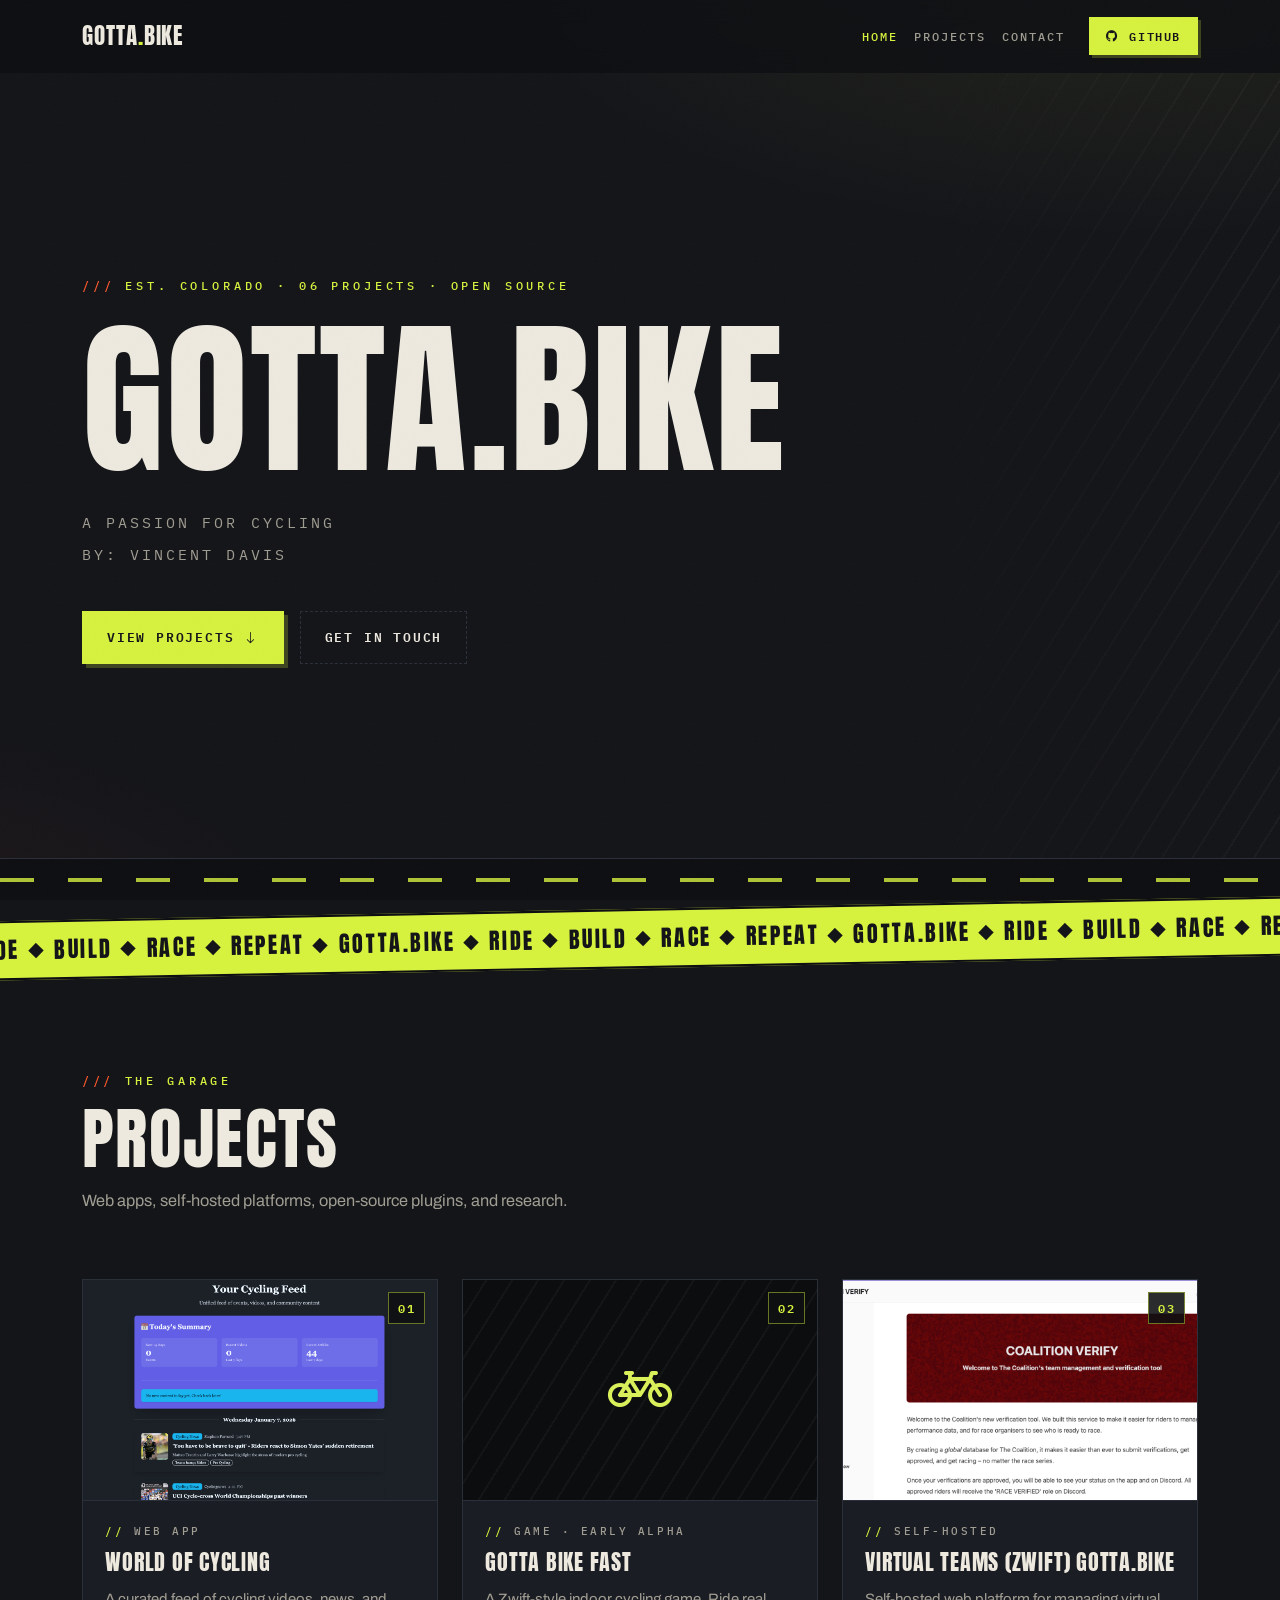
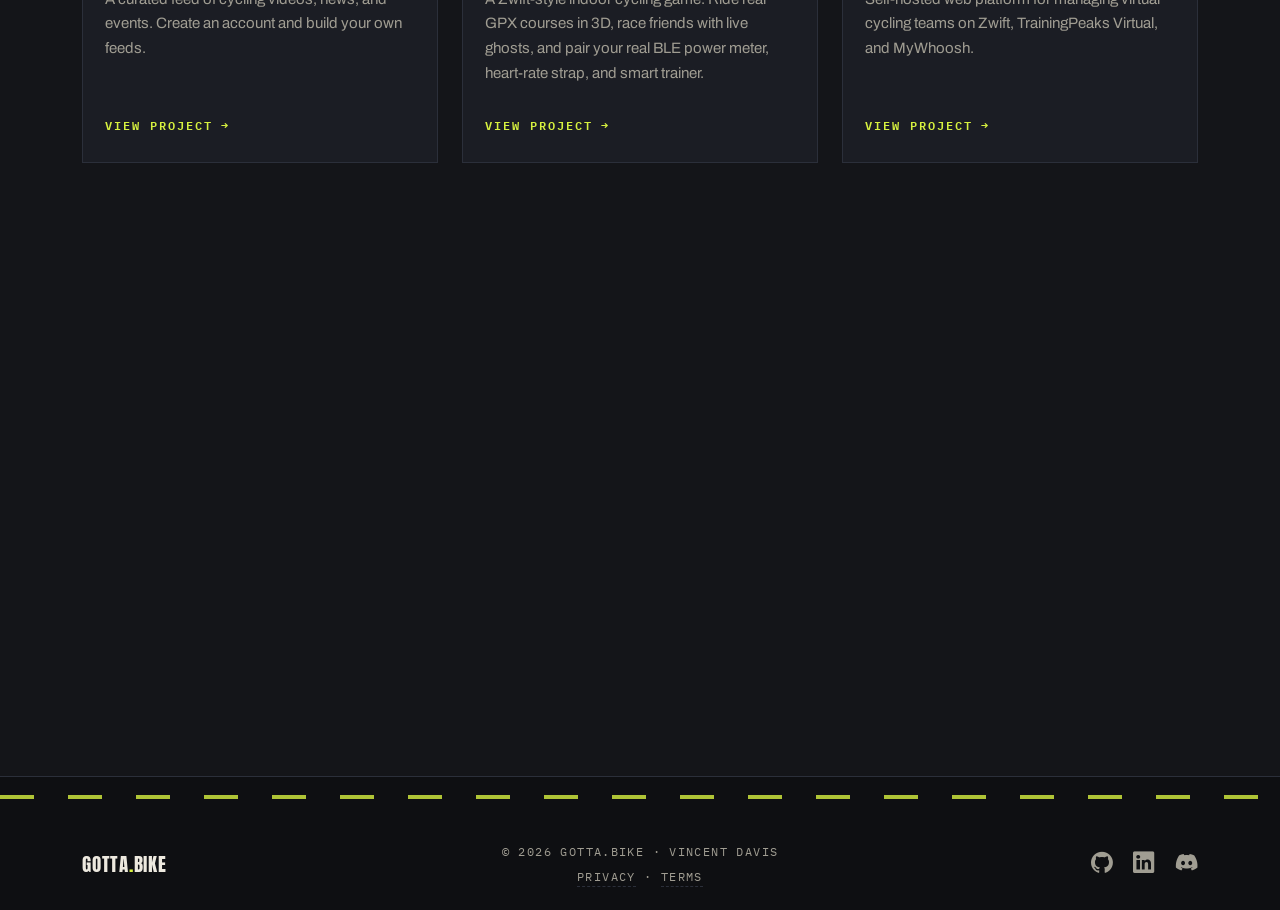
==== index.html @ 70b90327 "Cache-bust CSS/JS with content-hash query strings Cloudflare serves static assets with a 4-hour brow" ====
<!DOCTYPE html>
<html lang="en" data-bs-theme="dark">
<head>
    <meta charset="UTF-8">
    <meta name="viewport" content="width=device-width, initial-scale=1.0">
    <title>GOTTA.BIKE — Cycling software, tools &amp; research</title>
    <meta name="description" content="Cycling software, tools and research by Vincent Davis — team management platforms, an indoor cycling game, Zwift tools, Sauce4Zwift mods, GPX-to-STL 3D printing, and more.">
    <meta property="og:title" content="GOTTA.BIKE — Cycling software, tools &amp; research">
    <meta property="og:description" content="Cycling software, tools and research by Vincent Davis.">
    <meta property="og:type" content="website">
    <meta property="og:url" content="https://gotta.bike/">
    <link rel="icon" href="data:image/svg+xml,%3Csvg xmlns='http://www.w3.org/2000/svg' viewBox='0 0 100 100'%3E%3Ctext y='.9em' font-size='90'%3E%F0%9F%9A%B4%3C/text%3E%3C/svg%3E">
    <!-- Fonts -->
    <link rel="preconnect" href="https://fonts.googleapis.com">
    <link rel="preconnect" href="https://fonts.gstatic.com" crossorigin>
    <link href="https://fonts.googleapis.com/css2?family=Anton&family=Archivo:wght@400;500;600;700&family=IBM+Plex+Mono:wght@400;500;600&display=swap" rel="stylesheet">
    <!-- Bootstrap CSS -->
    <link href="https://cdn.jsdelivr.net/npm/bootstrap@5.3.2/dist/css/bootstrap.min.css" rel="stylesheet">
    <!-- Bootstrap Icons -->
    <link href="https://cdn.jsdelivr.net/npm/bootstrap-icons@1.11.1/font/bootstrap-icons.css" rel="stylesheet">
    <!-- Custom CSS -->
    <link href="css/styles.css?v=94a1a5b3" rel="stylesheet">
</head>
<body data-bs-spy="scroll" data-bs-target="#navbar" data-bs-offset="100">

    <!-- Navigation -->
    <nav id="navbar" class="navbar navbar-expand-lg fixed-top site-nav">
        <div class="container">
            <a class="navbar-brand site-brand" href="#hero">GOTTA<span class="brand-dot">.</span>BIKE</a>
            <button class="navbar-toggler" type="button" data-bs-toggle="collapse" data-bs-target="#navbarNav" aria-label="Toggle navigation">
                <span class="navbar-toggler-icon"></span>
            </button>
            <div class="collapse navbar-collapse" id="navbarNav">
                <ul class="navbar-nav ms-auto align-items-lg-center">
                    <li class="nav-item">
                        <a class="nav-link" href="#hero">Home</a>
                    </li>
                    <li class="nav-item">
                        <a class="nav-link" href="#projects">Projects</a>
                    </li>
                    <li class="nav-item">
                        <a class="nav-link" href="contact.html">Contact</a>
                    </li>
                    <li class="nav-item ms-lg-3 mt-2 mt-lg-0">
                        <a class="btn-race btn-race--sm" href="https://github.com/vincentdavis" target="_blank" rel="noopener"><i class="bi bi-github"></i>GitHub</a>
                    </li>
                </ul>
            </div>
        </div>
    </nav>

    <!-- Hero Section -->
    <header id="hero" class="hero-section">
        <div class="hero-stripes" aria-hidden="true"></div>
        <div class="container hero-inner">
            <p class="hero-kicker reveal-load">Est. Colorado &middot; 06 projects &middot; open source</p>
            <h1 class="hero-title reveal-load">GOTTA.BIKE</h1>
            <div class="hero-lead reveal-load"><p>A PASSION FOR CYCLING<br>
by: Vincent Davis</p></div>
            <div class="hero-cta reveal-load">
                <a href="#projects" class="btn-race">View projects<i class="bi bi-arrow-down"></i></a>
                <a href="contact.html" class="btn-ghost">Get in touch</a>
            </div>
        </div>
        <div class="road-line road-line--hero" aria-hidden="true"></div>
    </header>

    <!-- Marquee -->
    <div class="marquee" aria-hidden="true">
        <div class="marquee__track">
            <span class="marquee__chunk">Ride &#9670; Build &#9670; Race &#9670; Repeat &#9670; GOTTA.BIKE &#9670; Ride &#9670; Build &#9670; Race &#9670; Repeat &#9670; GOTTA.BIKE &#9670;&nbsp;</span><span class="marquee__chunk">Ride &#9670; Build &#9670; Race &#9670; Repeat &#9670; GOTTA.BIKE &#9670; Ride &#9670; Build &#9670; Race &#9670; Repeat &#9670; GOTTA.BIKE &#9670;&nbsp;</span>
        </div>
    </div>

    <!-- Projects Section -->
    <section id="projects" class="section-projects">
        <div class="container">
            <div class="section-head reveal">
                <p class="section-kicker">The garage</p>
                <h2 class="section-title">Projects</h2>
                <p class="section-sub">Web apps, self-hosted platforms, open-source plugins, and research.</p>
            </div>
            <div class="row g-4">
                                <div class="col-md-6 col-lg-4 reveal">
                    <article class="ride-card">
                        <div class="ride-card__media">
                            <img src="images/worlds_gotta_bike.png" class="ride-card__img" alt="Screenshot of World of Cycling" loading="lazy">
                            <span class="ride-card__plate" aria-hidden="true">01</span>
                        </div>
                        <div class="ride-card__body">
                            <p class="ride-card__tag">Web app</p>
                            <h3 class="ride-card__title">World of Cycling</h3>
                            <p class="ride-card__desc">A curated feed of cycling videos, news, and events. Create an account and build your own feeds.</p>
                        </div>
                        <div class="ride-card__footer">
                            <a href="https://worlds.gotta.bike/" class="ride-link">View Project<span class="ride-link__arrow" aria-hidden="true">&rarr;</span></a>
                        </div>
                    </article>
                </div>
                <div class="col-md-6 col-lg-4 reveal">
                    <article class="ride-card">
                        <div class="ride-card__media">
                            <div class="ride-card__img ride-card__img--empty" aria-hidden="true"><i class="bi bi-bicycle"></i></div>
                            <span class="ride-card__plate" aria-hidden="true">02</span>
                        </div>
                        <div class="ride-card__body">
                            <p class="ride-card__tag">Game · Early alpha</p>
                            <h3 class="ride-card__title">Gotta Bike Fast</h3>
                            <p class="ride-card__desc">A Zwift-style indoor cycling game. Ride real GPX courses in 3D, race friends with live ghosts, and pair your real BLE power meter, heart-rate strap, and smart trainer.</p>
                        </div>
                        <div class="ride-card__footer">
                            <a href="https://github.com/vincentdavis/gotta-bike-fast" class="ride-link">View Project<span class="ride-link__arrow" aria-hidden="true">&rarr;</span></a>
                        </div>
                    </article>
                </div>
                <div class="col-md-6 col-lg-4 reveal">
                    <article class="ride-card">
                        <div class="ride-card__media">
                            <img src="images/virtual_teams.png" class="ride-card__img" alt="Screenshot of Virtual Teams (Zwift) GOTTA.BIKE" loading="lazy">
                            <span class="ride-card__plate" aria-hidden="true">03</span>
                        </div>
                        <div class="ride-card__body">
                            <p class="ride-card__tag">Self-hosted</p>
                            <h3 class="ride-card__title">Virtual Teams (Zwift) GOTTA.BIKE</h3>
                            <p class="ride-card__desc">Self-hosted web platform for managing virtual cycling teams on Zwift, TrainingPeaks Virtual, and MyWhoosh.</p>
                        </div>
                        <div class="ride-card__footer">
                            <a href="https://github.com/vincentdavis/GOTTA_BIKE_virtual_team_platform" class="ride-link">View Project<span class="ride-link__arrow" aria-hidden="true">&rarr;</span></a>
                        </div>
                    </article>
                </div>
                <div class="col-md-6 col-lg-4 reveal">
                    <article class="ride-card">
                        <div class="ride-card__media">
                            <img src="images/print_gotta_bike.png" class="ride-card__img" alt="Screenshot of 3D Printed Rides" loading="lazy">
                            <span class="ride-card__plate" aria-hidden="true">04</span>
                        </div>
                        <div class="ride-card__body">
                            <p class="ride-card__tag">Web app</p>
                            <h3 class="ride-card__title">3D Printed Rides</h3>
                            <p class="ride-card__desc">Turn a ride into a 3D print. Converts a GPX file into a printable STL model.</p>
                        </div>
                        <div class="ride-card__footer">
                            <a href="https://print.gotta.bike/" class="ride-link">View Project<span class="ride-link__arrow" aria-hidden="true">&rarr;</span></a>
                        </div>
                    </article>
                </div>
                <div class="col-md-6 col-lg-4 reveal">
                    <article class="ride-card">
                        <div class="ride-card__media">
                            <img src="images/clubladder_chrome.png" class="ride-card__img" alt="Screenshot of ClubLadder Chrome Plugin" loading="lazy">
                            <span class="ride-card__plate" aria-hidden="true">05</span>
                        </div>
                        <div class="ride-card__body">
                            <p class="ride-card__tag">Chrome extension</p>
                            <h3 class="ride-card__title">ClubLadder Chrome Plugin</h3>
                            <p class="ride-card__desc">A Chrome extension to export data from <a href="https://ladder.cycleracing.club/" target="_blank" rel="noopener">ClubLadder</a> to CSV or JSON.</p>
                        </div>
                        <div class="ride-card__footer">
                            <a href="https://github.com/vincentdavis/GOTTA_BIKE_club_laddder_ext/releases" class="ride-link">View Project<span class="ride-link__arrow" aria-hidden="true">&rarr;</span></a>
                        </div>
                    </article>
                </div>
                <div class="col-md-6 col-lg-4 reveal">
                    <article class="ride-card">
                        <div class="ride-card__media">
                            <img src="images/sauce_plugin.png" class="ride-card__img" alt="Screenshot of Sauce4Zwift Plugin" loading="lazy">
                            <span class="ride-card__plate" aria-hidden="true">06</span>
                        </div>
                        <div class="ride-card__body">
                            <p class="ride-card__tag">Sauce4Zwift mod</p>
                            <h3 class="ride-card__title">Sauce4Zwift Plugin</h3>
                            <p class="ride-card__desc">A Sauce4Zwift mod with features focused on pre-race strategy planning and live race monitoring.</p>
                        </div>
                        <div class="ride-card__footer">
                            <a href="https://github.com/vincentdavis/GOTTA_BIKE_sauce" class="ride-link">View Project<span class="ride-link__arrow" aria-hidden="true">&rarr;</span></a>
                        </div>
                    </article>
                </div>
            </div>
        </div>
    </section>

    <!-- Footer -->
    <footer class="site-footer">
        <div class="road-line" aria-hidden="true"></div>
        <div class="container">
            <div class="row align-items-center gy-3 py-4">
                <div class="col-md-4 text-center text-md-start">
                    <a class="site-brand site-brand--footer" href="#hero">GOTTA<span class="brand-dot">.</span>BIKE</a>
                </div>
                <div class="col-md-4 text-center footer-note">
                    <p class="mb-0">&copy; 2026 GOTTA.BIKE &middot; Vincent Davis</p>
                    <p class="mb-0 footer-legal"><a href="privacy.html">Privacy</a> &middot; <a href="terms.html">Terms</a></p>
                </div>
                <div class="col-md-4 text-center text-md-end footer-social">
                    <a href="https://github.com/vincentdavis" target="_blank" rel="noopener" aria-label="GitHub"><i class="bi bi-github"></i></a>
                    <a href="https://www.linkedin.com/in/vincentdavis/" target="_blank" rel="noopener" aria-label="LinkedIn"><i class="bi bi-linkedin"></i></a>
                    <a href="https://discord.com/users/588793677317537811" target="_blank" rel="noopener" aria-label="Discord"><i class="bi bi-discord"></i></a>
                </div>
            </div>
        </div>
    </footer>

    <!-- Bootstrap JS -->
    <script src="https://cdn.jsdelivr.net/npm/bootstrap@5.3.2/dist/js/bootstrap.bundle.min.js"></script>
    <!-- Custom JS -->
    <script src="js/main.js?v=4d96b0df"></script>
</body>
</html>
---- css/styles.css ----
/* ==========================================================================
   GOTTA.BIKE — night ride / race plate
   Asphalt dark, hi-viz chartreuse, poster type (Anton) + telemetry mono.
   Layered on top of Bootstrap 5.
   ========================================================================== */

:root {
    --ink: #141519;        /* asphalt base */
    --ink-deep: #0e0f12;   /* road / footer */
    --ink-2: #1b1d24;      /* raised surface */
    --line: #2b2f3a;       /* hairline borders */
    --bone: #ede9df;       /* primary text */
    --muted: #a09d92;      /* secondary text */
    --hiviz: #d7f13f;      /* chartreuse accent */
    --hiviz-soft: rgba(215, 241, 63, 0.5);
    --flare: #ff5a2d;      /* safety orange, sparingly */
    --font-display: "Anton", "Arial Narrow", sans-serif;
    --font-body: "Archivo", "Helvetica Neue", Helvetica, sans-serif;
    --font-mono: "IBM Plex Mono", ui-monospace, "SFMono-Regular", monospace;
}

html {
    scroll-behavior: smooth;
    overflow-x: clip;
}

body {
    background-color: var(--ink);
    color: var(--bone);
    font-family: var(--font-body);
    font-size: 1rem;
    line-height: 1.65;
    overflow-x: clip;
}

/* Film grain over everything, very faint */
body::after {
    content: "";
    position: fixed;
    inset: 0;
    z-index: 2000;
    pointer-events: none;
    opacity: 0.05;
    background-image: url("data:image/svg+xml,%3Csvg xmlns='http://www.w3.org/2000/svg' width='160' height='160'%3E%3Cfilter id='n'%3E%3CfeTurbulence type='fractalNoise' baseFrequency='0.9' numOctaves='2'/%3E%3C/filter%3E%3Crect width='100%25' height='100%25' filter='url(%23n)' opacity='0.4'/%3E%3C/svg%3E");
}

::selection {
    background: var(--hiviz);
    color: var(--ink);
}

a:focus-visible,
button:focus-visible {
    outline: 2px dashed var(--hiviz);
    outline-offset: 3px;
}

section {
    scroll-margin-top: 70px;
}

/* --------------------------------------------------------------------------
   Navigation
   -------------------------------------------------------------------------- */

.site-nav {
    background: rgba(14, 15, 18, 0.78);
    backdrop-filter: blur(12px);
    -webkit-backdrop-filter: blur(12px);
    border-bottom: 1px solid transparent;
    padding-top: 0.75rem;
    padding-bottom: 0.75rem;
    transition: background-color 0.3s ease, border-color 0.3s ease;
}

.site-nav.is-scrolled {
    background: rgba(14, 15, 18, 0.94);
    border-bottom-color: var(--line);
}

.site-brand {
    font-family: var(--font-display);
    font-size: 1.45rem;
    letter-spacing: 0.04em;
    color: var(--bone);
}

.site-brand:hover,
.site-brand:focus {
    color: var(--bone);
}

.brand-dot {
    color: var(--hiviz);
}

.site-nav .nav-link {
    font-family: var(--font-mono);
    font-size: 0.78rem;
    font-weight: 500;
    text-transform: uppercase;
    letter-spacing: 0.16em;
    color: var(--muted);
    padding: 0.5rem 0.9rem;
    transition: color 0.25s ease;
}

.site-nav .nav-link:hover,
.site-nav .nav-link:focus {
    color: var(--bone);
}

.site-nav .nav-link.active {
    color: var(--hiviz);
}

.site-nav .navbar-toggler {
    border-color: var(--line);
}

/* --------------------------------------------------------------------------
   Buttons
   -------------------------------------------------------------------------- */

.btn-race,
.btn-ghost {
    display: inline-flex;
    align-items: center;
    gap: 0.6rem;
    font-family: var(--font-mono);
    font-size: 0.8rem;
    font-weight: 600;
    text-transform: uppercase;
    letter-spacing: 0.14em;
    text-decoration: none;
    padding: 0.95rem 1.5rem;
    transition: transform 0.2s ease, box-shadow 0.2s ease, background-color 0.2s ease,
        color 0.2s ease, border-color 0.2s ease;
}

.btn-race {
    color: var(--ink);
    background: var(--hiviz);
    border: 1px solid var(--hiviz);
    box-shadow: 4px 4px 0 rgba(215, 241, 63, 0.22);
}

.btn-race:hover,
.btn-race:focus {
    color: var(--ink);
    background: #e5f962;
    transform: translate(-2px, -2px);
    box-shadow: 7px 7px 0 rgba(215, 241, 63, 0.28);
}

.btn-race--sm {
    padding: 0.55rem 1rem;
    font-size: 0.72rem;
    box-shadow: 3px 3px 0 rgba(215, 241, 63, 0.22);
}

.btn-ghost {
    color: var(--bone);
    background: transparent;
    border: 1px dashed var(--line);
}

.btn-ghost:hover,
.btn-ghost:focus {
    color: var(--hiviz);
    border-color: var(--hiviz-soft);
    transform: translate(-2px, -2px);
}

/* --------------------------------------------------------------------------
   Hero
   -------------------------------------------------------------------------- */

.hero-section {
    position: relative;
    min-height: 100svh;
    display: flex;
    align-items: center;
    overflow: hidden;
    padding: 120px 0 80px;
    background:
        radial-gradient(1100px 560px at 88% -12%, rgba(215, 241, 63, 0.09), transparent 62%),
        radial-gradient(820px 480px at -12% 112%, rgba(255, 90, 45, 0.07), transparent 60%),
        var(--ink);
}

/* Diagonal hazard stripes, fading toward the middle */
.hero-stripes {
    position: absolute;
    top: 0;
    right: -8%;
    width: 46%;
    height: 100%;
    background: repeating-linear-gradient(
        -58deg,
        rgba(237, 233, 223, 0.05) 0 2px,
        transparent 2px 26px
    );
    -webkit-mask-image: linear-gradient(to left, rgba(0, 0, 0, 0.9), transparent 85%);
    mask-image: linear-gradient(to left, rgba(0, 0, 0, 0.9), transparent 85%);
    pointer-events: none;
}

.hero-kicker {
    font-family: var(--font-mono);
    font-size: 0.75rem;
    font-weight: 500;
    text-transform: uppercase;
    letter-spacing: 0.32em;
    color: var(--hiviz);
    margin-bottom: 1.5rem;
}

.hero-kicker::before {
    content: "/// ";
    color: var(--flare);
}

.hero-title {
    font-family: var(--font-display);
    font-size: clamp(4rem, 14vw, 10.5rem);
    line-height: 0.95;
    text-transform: uppercase;
    letter-spacing: 0.015em;
    color: var(--bone);
    margin-bottom: 1.75rem;
    text-wrap: balance;
}

.hero-lead {
    font-family: var(--font-mono);
    font-size: 0.95rem;
    text-transform: uppercase;
    letter-spacing: 0.2em;
    line-height: 2.1;
    color: var(--muted);
    margin-bottom: 2.5rem;
}

.hero-lead p {
    margin-bottom: 0;
}

.hero-cta {
    display: flex;
    flex-wrap: wrap;
    gap: 1rem;
}

/* Staggered load-in */
.reveal-load {
    opacity: 0;
    transform: translateY(26px);
    animation: rise 0.7s cubic-bezier(0.2, 0.7, 0.2, 1) forwards;
}

.reveal-load:nth-child(2) { animation-delay: 0.12s; }
.reveal-load:nth-child(3) { animation-delay: 0.24s; }
.reveal-load:nth-child(4) { animation-delay: 0.36s; }

@keyframes rise {
    to {
        opacity: 1;
        transform: none;
    }
}

/* --------------------------------------------------------------------------
   Road line divider (dashed centerline)
   -------------------------------------------------------------------------- */

.road-line {
    position: relative;
    height: 42px;
    background: var(--ink-deep);
    border-top: 1px solid var(--line);
    border-bottom: 1px solid var(--line);
}

.road-line::before {
    content: "";
    position: absolute;
    left: 0;
    right: 0;
    top: 50%;
    height: 4px;
    transform: translateY(-50%);
    background-image: repeating-linear-gradient(
        90deg,
        var(--hiviz) 0 34px,
        transparent 34px 68px
    );
    opacity: 0.8;
    animation: road-crawl 2.6s linear infinite;
}

.road-line--hero {
    position: absolute;
    left: 0;
    right: 0;
    bottom: 0;
    border-bottom: none;
}

@keyframes road-crawl {
    to {
        background-position: -68px 0;
    }
}

/* --------------------------------------------------------------------------
   Marquee
   -------------------------------------------------------------------------- */

.marquee {
    background: var(--hiviz);
    color: var(--ink);
    overflow: hidden;
    transform: rotate(-1.1deg) scale(1.04);
    border-block: 2px solid var(--ink-deep);
    margin: 10px 0 -6px;
}

.marquee__track {
    display: flex;
    width: max-content;
    animation: marquee 26s linear infinite;
}

.marquee__chunk {
    font-family: var(--font-display);
    font-size: 1.35rem;
    text-transform: uppercase;
    letter-spacing: 0.1em;
    white-space: nowrap;
    padding: 0.55rem 0;
}

@keyframes marquee {
    to {
        transform: translateX(-50%);
    }
}

/* --------------------------------------------------------------------------
   Sections
   -------------------------------------------------------------------------- */

.section-projects {
    padding: 110px 0 130px;
}

.section-page {
    padding: 40px 0 110px;
}

.page-main {
    padding-top: 130px;
    min-height: 72vh;
    background:
        radial-gradient(900px 480px at 100% 0%, rgba(215, 241, 63, 0.06), transparent 60%),
        var(--ink);
}

.section-head {
    max-width: 640px;
    margin-bottom: 4rem;
}

.section-head.text-center,
.section-page .section-head {
    margin-inline: auto;
    text-align: center;
}

.section-kicker {
    font-family: var(--font-mono);
    font-size: 0.72rem;
    font-weight: 500;
    text-transform: uppercase;
    letter-spacing: 0.32em;
    color: var(--hiviz);
    margin-bottom: 0.9rem;
}

.section-kicker::before {
    content: "/// ";
    color: var(--flare);
}

.section-title {
    font-family: var(--font-display);
    font-size: clamp(2.6rem, 6vw, 4.2rem);
    line-height: 1;
    text-transform: uppercase;
    letter-spacing: 0.02em;
    color: var(--bone);
    margin-bottom: 1rem;
}

.section-sub {
    color: var(--muted);
    font-size: 1.02rem;
    margin-bottom: 0;
}

/* --------------------------------------------------------------------------
   Project cards
   -------------------------------------------------------------------------- */

.ride-card {
    position: relative;
    display: flex;
    flex-direction: column;
    height: 100%;
    background: var(--ink-2);
    border: 1px solid var(--line);
    transition: transform 0.35s cubic-bezier(0.2, 0.7, 0.2, 1),
        border-color 0.35s ease, box-shadow 0.35s ease;
}

.ride-card:hover {
    transform: translateY(-8px);
    border-color: var(--hiviz-soft);
    box-shadow: 0 26px 48px -18px rgba(0, 0, 0, 0.65);
}

.ride-card__media {
    position: relative;
    overflow: hidden;
    border-bottom: 1px solid var(--line);
    aspect-ratio: 16 / 10;
}

.ride-card__img {
    display: block;
    width: 100%;
    height: 100%;
    object-fit: cover;
    filter: saturate(0.82) contrast(1.02);
    transition: filter 0.4s ease, transform 0.55s cubic-bezier(0.2, 0.7, 0.2, 1);
}

.ride-card:hover .ride-card__img {
    filter: saturate(1.05);
    transform: scale(1.045);
}

.ride-card__img--empty {
    display: grid;
    place-items: center;
    background:
        repeating-linear-gradient(
            -58deg,
            rgba(237, 233, 223, 0.04) 0 2px,
            transparent 2px 22px
        ),
        var(--ink-deep);
}

.ride-card__img--empty .bi {
    font-size: 4rem;
    color: var(--hiviz);
}

.ride-card__plate {
    position: absolute;
    top: 12px;
    right: 12px;
    font-family: var(--font-mono);
    font-size: 0.78rem;
    font-weight: 600;
    letter-spacing: 0.12em;
    color: var(--hiviz);
    background: rgba(14, 15, 18, 0.88);
    border: 1px solid rgba(215, 241, 63, 0.45);
    padding: 0.3rem 0.55rem;
    transition: background-color 0.3s ease, color 0.3s ease;
}

.ride-card:hover .ride-card__plate {
    background: var(--hiviz);
    color: var(--ink);
}

.ride-card__body {
    padding: 1.4rem 1.4rem 0.75rem;
}

.ride-card__tag {
    font-family: var(--font-mono);
    font-size: 0.66rem;
    font-weight: 500;
    text-transform: uppercase;
    letter-spacing: 0.24em;
    color: var(--muted);
    margin-bottom: 0.6rem;
}

.ride-card__tag::before {
    content: "// ";
    color: var(--hiviz);
}

.ride-card__title {
    font-family: var(--font-display);
    font-size: 1.35rem;
    letter-spacing: 0.035em;
    text-transform: uppercase;
    color: var(--bone);
    margin-bottom: 0.65rem;
}

.ride-card__desc {
    font-size: 0.94rem;
    color: var(--muted);
    margin-bottom: 0;
}

.ride-card__desc a {
    color: var(--hiviz);
    text-decoration: underline dashed;
    text-underline-offset: 4px;
}

.ride-card__footer {
    padding: 0.9rem 1.4rem 1.4rem;
    margin-top: auto;
}

.ride-link {
    display: inline-flex;
    align-items: center;
    gap: 0.5rem;
    font-family: var(--font-mono);
    font-size: 0.76rem;
    font-weight: 600;
    text-transform: uppercase;
    letter-spacing: 0.16em;
    color: var(--hiviz);
    text-decoration: none;
    border-bottom: 1px dashed transparent;
    padding-bottom: 3px;
    transition: border-color 0.25s ease, color 0.25s ease;
}

a.ride-link:hover,
a.ride-link:focus,
.ride-card:hover .ride-link,
.contact-card:hover .ride-link {
    color: var(--hiviz);
    border-bottom-color: var(--hiviz-soft);
}

.ride-link__arrow {
    transition: transform 0.25s ease;
}

.ride-card:hover .ride-link__arrow,
a.ride-link:hover .ride-link__arrow,
.contact-card:hover .ride-link__arrow {
    transform: translateX(5px);
}

.ride-link--muted {
    color: var(--muted);
}

/* Scroll reveal */
.reveal {
    opacity: 0;
    transform: translateY(24px);
    transition: opacity 0.6s ease, transform 0.6s cubic-bezier(0.2, 0.7, 0.2, 1);
}

.reveal.is-visible {
    opacity: 1;
    transform: none;
}

/* Gentle stagger inside a row */
.row > .reveal:nth-child(3n + 2) { transition-delay: 0.08s; }
.row > .reveal:nth-child(3n + 3) { transition-delay: 0.16s; }

/* --------------------------------------------------------------------------
   Legal pages (privacy, terms)
   -------------------------------------------------------------------------- */

.legal-notice {
    display: inline-flex;
    align-items: center;
    gap: 0.55rem;
    font-family: var(--font-mono);
    font-size: 0.72rem;
    font-weight: 500;
    text-transform: uppercase;
    letter-spacing: 0.14em;
    color: var(--bone);
    border: 1px dashed rgba(255, 90, 45, 0.6);
    background: rgba(255, 90, 45, 0.08);
    padding: 0.55rem 0.95rem;
    margin: 1.2rem 0 0;
}

.legal-notice .bi {
    color: var(--flare);
    font-size: 0.95rem;
    line-height: 1;
}

.legal-body {
    color: var(--muted);
    font-size: 1rem;
}

.legal-body p {
    margin-bottom: 1.1rem;
}

.legal-body h2 {
    font-family: var(--font-display);
    font-size: 1.5rem;
    text-transform: uppercase;
    letter-spacing: 0.03em;
    color: var(--bone);
    margin: 2.4rem 0 1rem;
}

.legal-body h2::before {
    content: "/// ";
    color: var(--hiviz);
}

.legal-body a {
    color: var(--hiviz);
    text-decoration: underline dashed;
    text-underline-offset: 4px;
}

/* --------------------------------------------------------------------------
   Contact page
   -------------------------------------------------------------------------- */

.contact-card {
    display: flex;
    flex-direction: column;
    align-items: center;
    gap: 0.35rem;
    height: 100%;
    background: var(--ink-2);
    border: 1px solid var(--line);
    padding: 2.4rem 1.8rem 2rem;
    text-align: center;
    text-decoration: none;
    transition: transform 0.35s cubic-bezier(0.2, 0.7, 0.2, 1),
        border-color 0.35s ease, box-shadow 0.35s ease;
}

a.contact-card:hover,
a.contact-card:focus {
    transform: translateY(-6px);
    border-color: var(--hiviz-soft);
    box-shadow: 0 22px 44px -18px rgba(0, 0, 0, 0.65);
}

.contact-card__icon {
    font-size: 2.3rem;
    color: var(--hiviz);
    line-height: 1;
}

.contact-card__label {
    font-family: var(--font-mono);
    font-size: 0.66rem;
    font-weight: 500;
    text-transform: uppercase;
    letter-spacing: 0.24em;
    color: var(--muted);
    margin: 0.9rem 0 0.1rem;
}

.contact-card__title {
    font-family: var(--font-display);
    font-size: 1.6rem;
    text-transform: uppercase;
    letter-spacing: 0.03em;
    color: var(--bone);
    margin-bottom: 0.7rem;
}

/* --------------------------------------------------------------------------
   Footer
   -------------------------------------------------------------------------- */

.site-footer {
    background: var(--ink-deep);
}

.site-footer .road-line {
    border-bottom: none;
}

.site-brand--footer {
    font-size: 1.2rem;
    text-decoration: none;
}

.footer-note p {
    font-family: var(--font-mono);
    font-size: 0.72rem;
    letter-spacing: 0.12em;
    text-transform: uppercase;
    color: var(--muted);
}

.footer-legal {
    margin-top: 0.4rem;
}

.footer-legal a {
    color: var(--muted);
    text-decoration: none;
    border-bottom: 1px dashed var(--line);
    padding-bottom: 2px;
    transition: color 0.25s ease, border-color 0.25s ease;
}

.footer-legal a:hover,
.footer-legal a:focus {
    color: var(--hiviz);
    border-bottom-color: var(--hiviz-soft);
}

.footer-social a {
    color: var(--muted);
    font-size: 1.35rem;
    margin-left: 1.1rem;
    transition: color 0.25s ease;
}

.footer-social a:first-child {
    margin-left: 0;
}

.footer-social a:hover,
.footer-social a:focus {
    color: var(--hiviz);
}

/* --------------------------------------------------------------------------
   Responsive & motion preferences
   -------------------------------------------------------------------------- */

@media (max-width: 991.98px) {
    .site-nav .navbar-collapse {
        border-top: 1px dashed var(--line);
        margin-top: 0.75rem;
        padding-top: 0.75rem;
    }
}

@media (max-width: 767.98px) {
    .hero-section {
        padding-top: 105px;
    }

    .hero-lead {
        font-size: 0.82rem;
        letter-spacing: 0.16em;
    }

    .marquee__chunk {
        font-size: 1.05rem;
    }

    .about-stats {
        gap: 1.5rem;
    }
}

@media (prefers-reduced-motion: reduce) {
    html {
        scroll-behavior: auto;
    }

    .reveal-load,
    .reveal {
        opacity: 1;
        transform: none;
        animation: none;
        transition: none;
    }

    .marquee__track,
    .road-line::before {
        animation: none;
    }

    .ride-card,
    .contact-card,
    .btn-race,
    .btn-ghost,
    .ride-card__img,
    .ride-link__arrow {
        transition: none;
    }
}
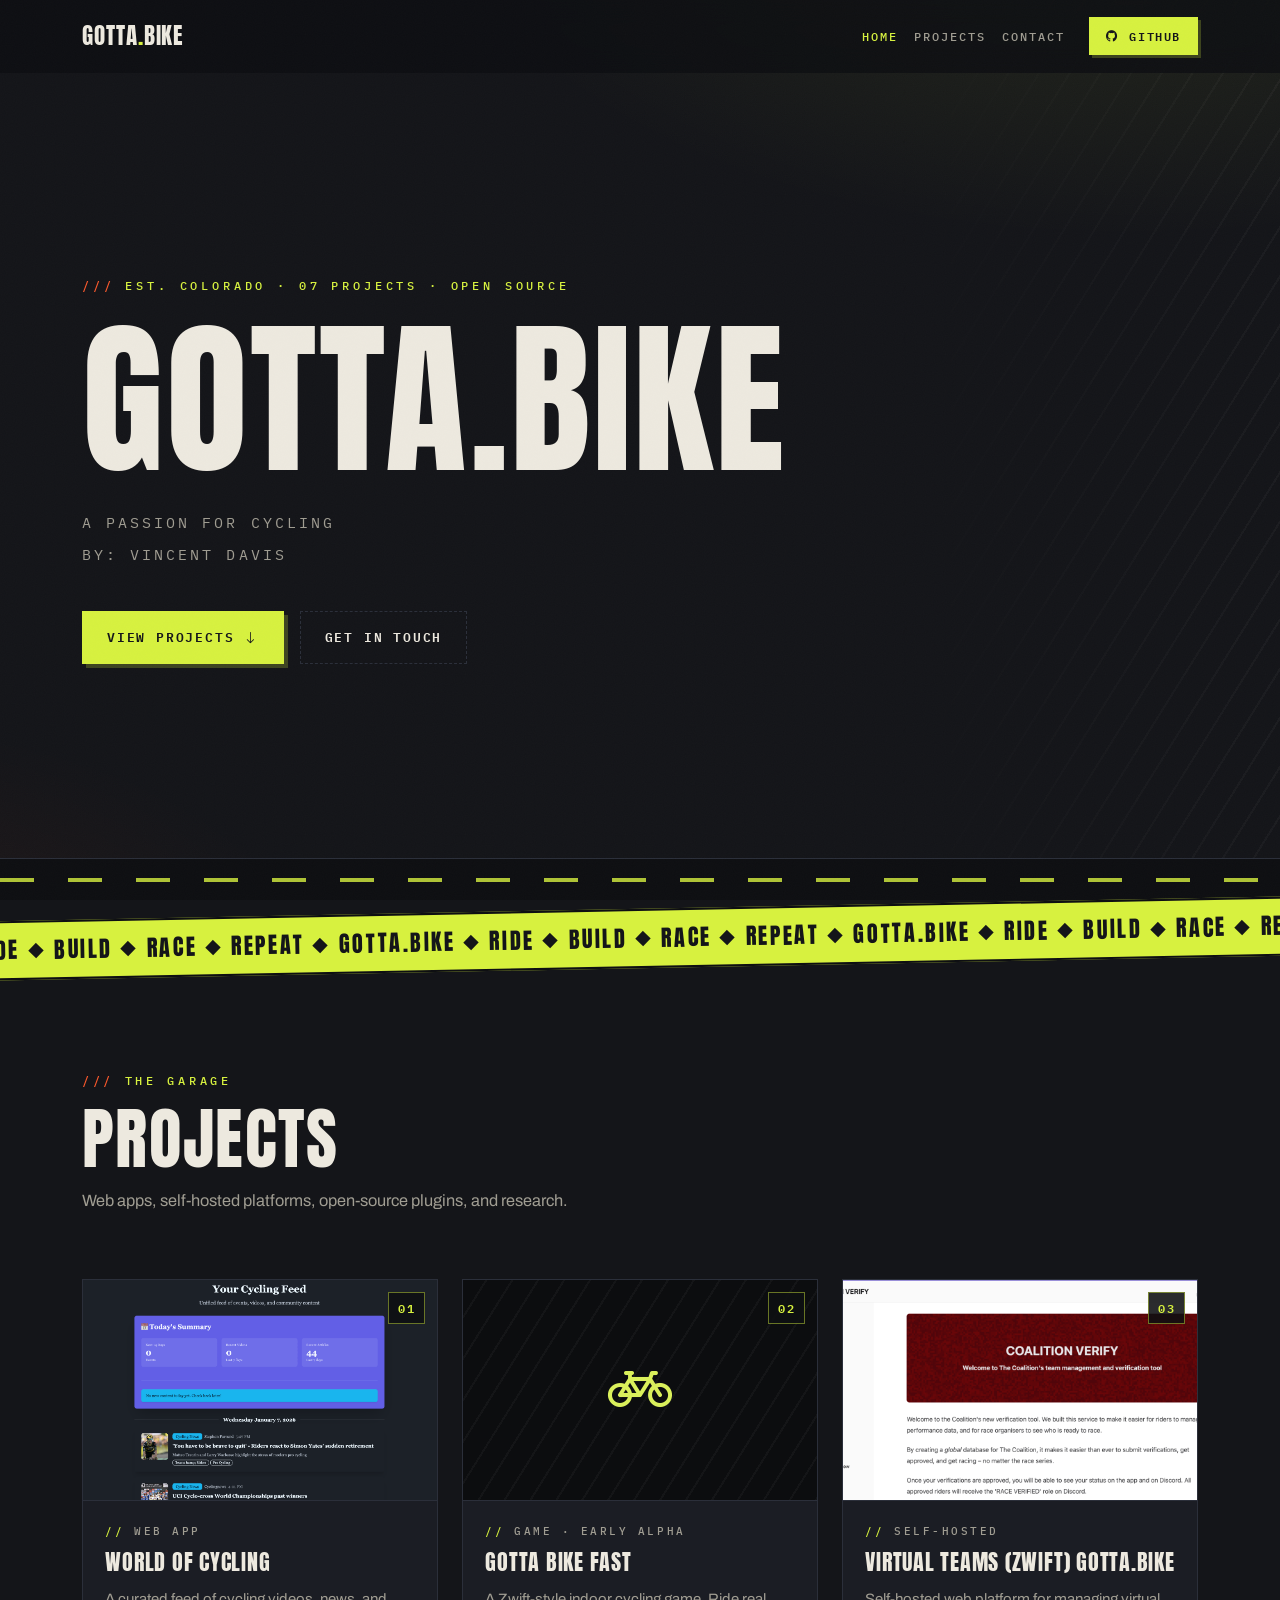
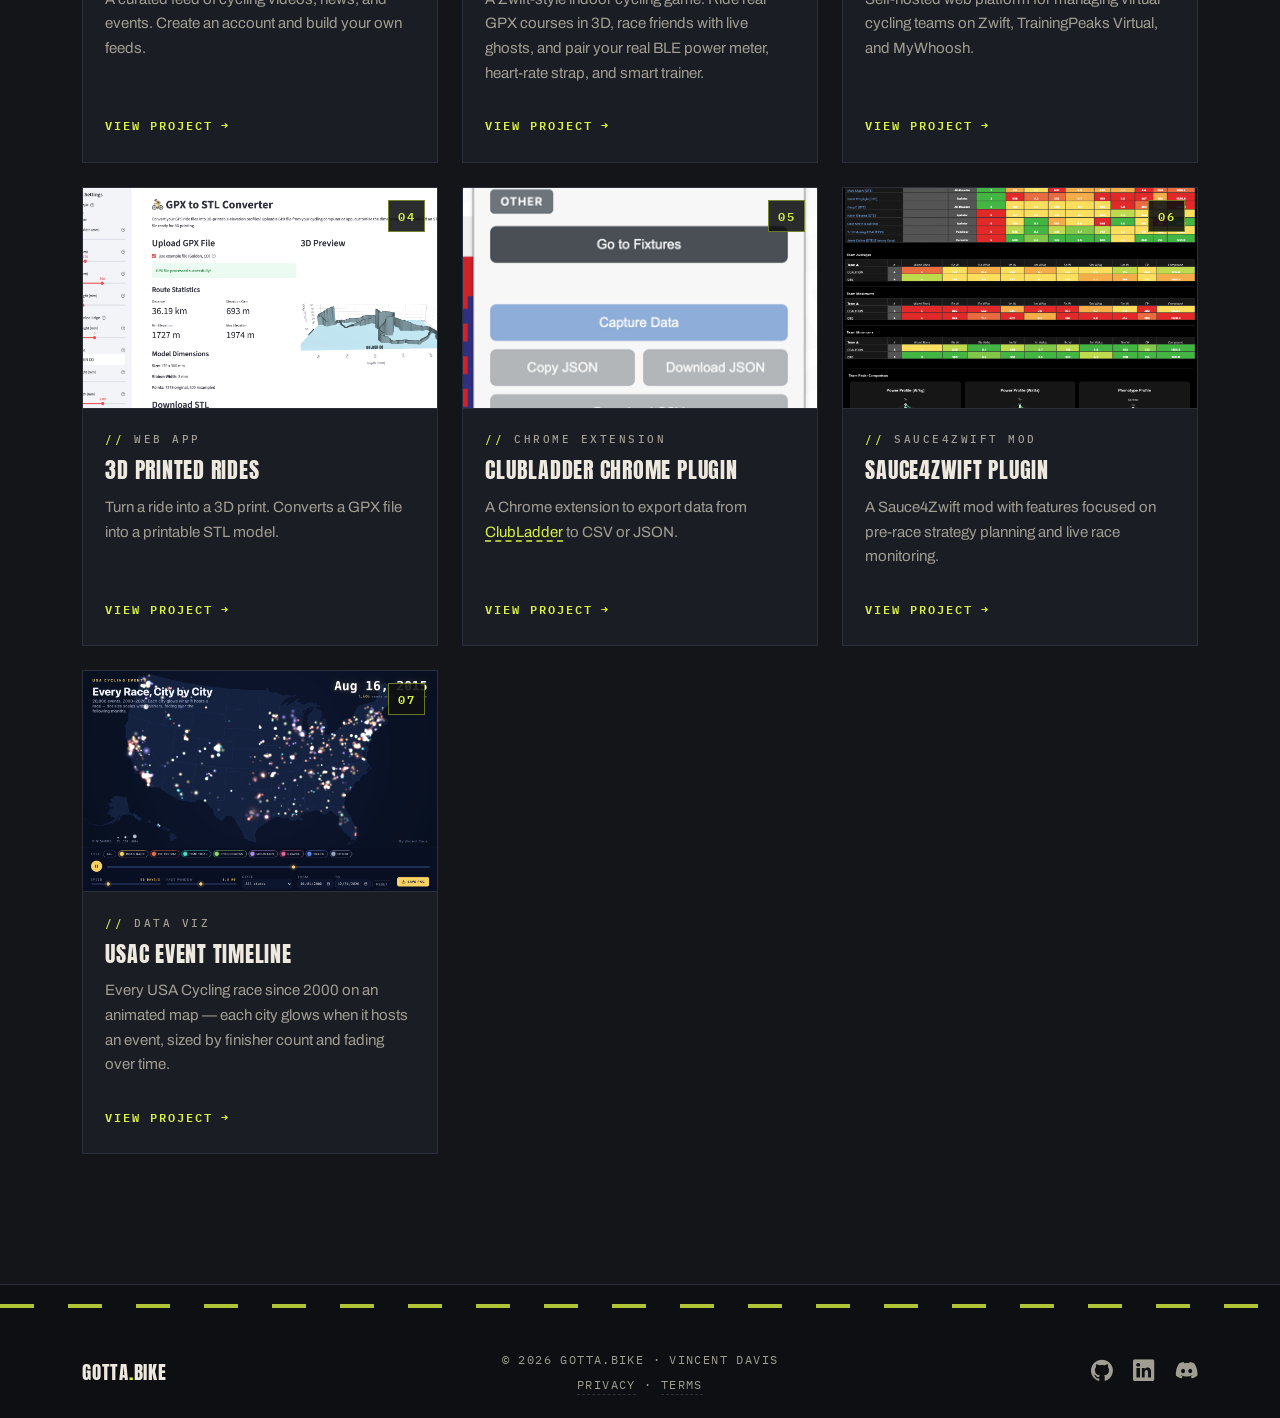
==== commit 6da4101a: "Add USAC Event Timeline project Host the animated USA Cycling events map (self-contained build from " ====
--- a/index.html
+++ b/index.html
@@ -53,7 +53,7 @@
     <header id="hero" class="hero-section">
         <div class="hero-stripes" aria-hidden="true"></div>
         <div class="container hero-inner">
-            <p class="hero-kicker reveal-load">Est. Colorado &middot; 06 projects &middot; open source</p>
+            <p class="hero-kicker reveal-load">Est. Colorado &middot; 07 projects &middot; open source</p>
             <h1 class="hero-title reveal-load">GOTTA.BIKE</h1>
             <div class="hero-lead reveal-load"><p>A PASSION FOR CYCLING<br>
 by: Vincent Davis</p></div>
@@ -177,6 +177,22 @@
                         </div>
                     </article>
                 </div>
+                <div class="col-md-6 col-lg-4 reveal">
+                    <article class="ride-card">
+                        <div class="ride-card__media">
+                            <img src="images/usac_timeline.png" class="ride-card__img" alt="Screenshot of USAC Event Timeline" loading="lazy">
+                            <span class="ride-card__plate" aria-hidden="true">07</span>
+                        </div>
+                        <div class="ride-card__body">
+                            <p class="ride-card__tag">Data viz</p>
+                            <h3 class="ride-card__title">USAC Event Timeline</h3>
+                            <p class="ride-card__desc">Every USA Cycling race since 2000 on an animated map — each city glows when it hosts an event, sized by finisher count and fading over time.</p>
+                        </div>
+                        <div class="ride-card__footer">
+                            <a href="usac-timeline/" class="ride-link">View Project<span class="ride-link__arrow" aria-hidden="true">&rarr;</span></a>
+                        </div>
+                    </article>
+                </div>
             </div>
         </div>
     </section>
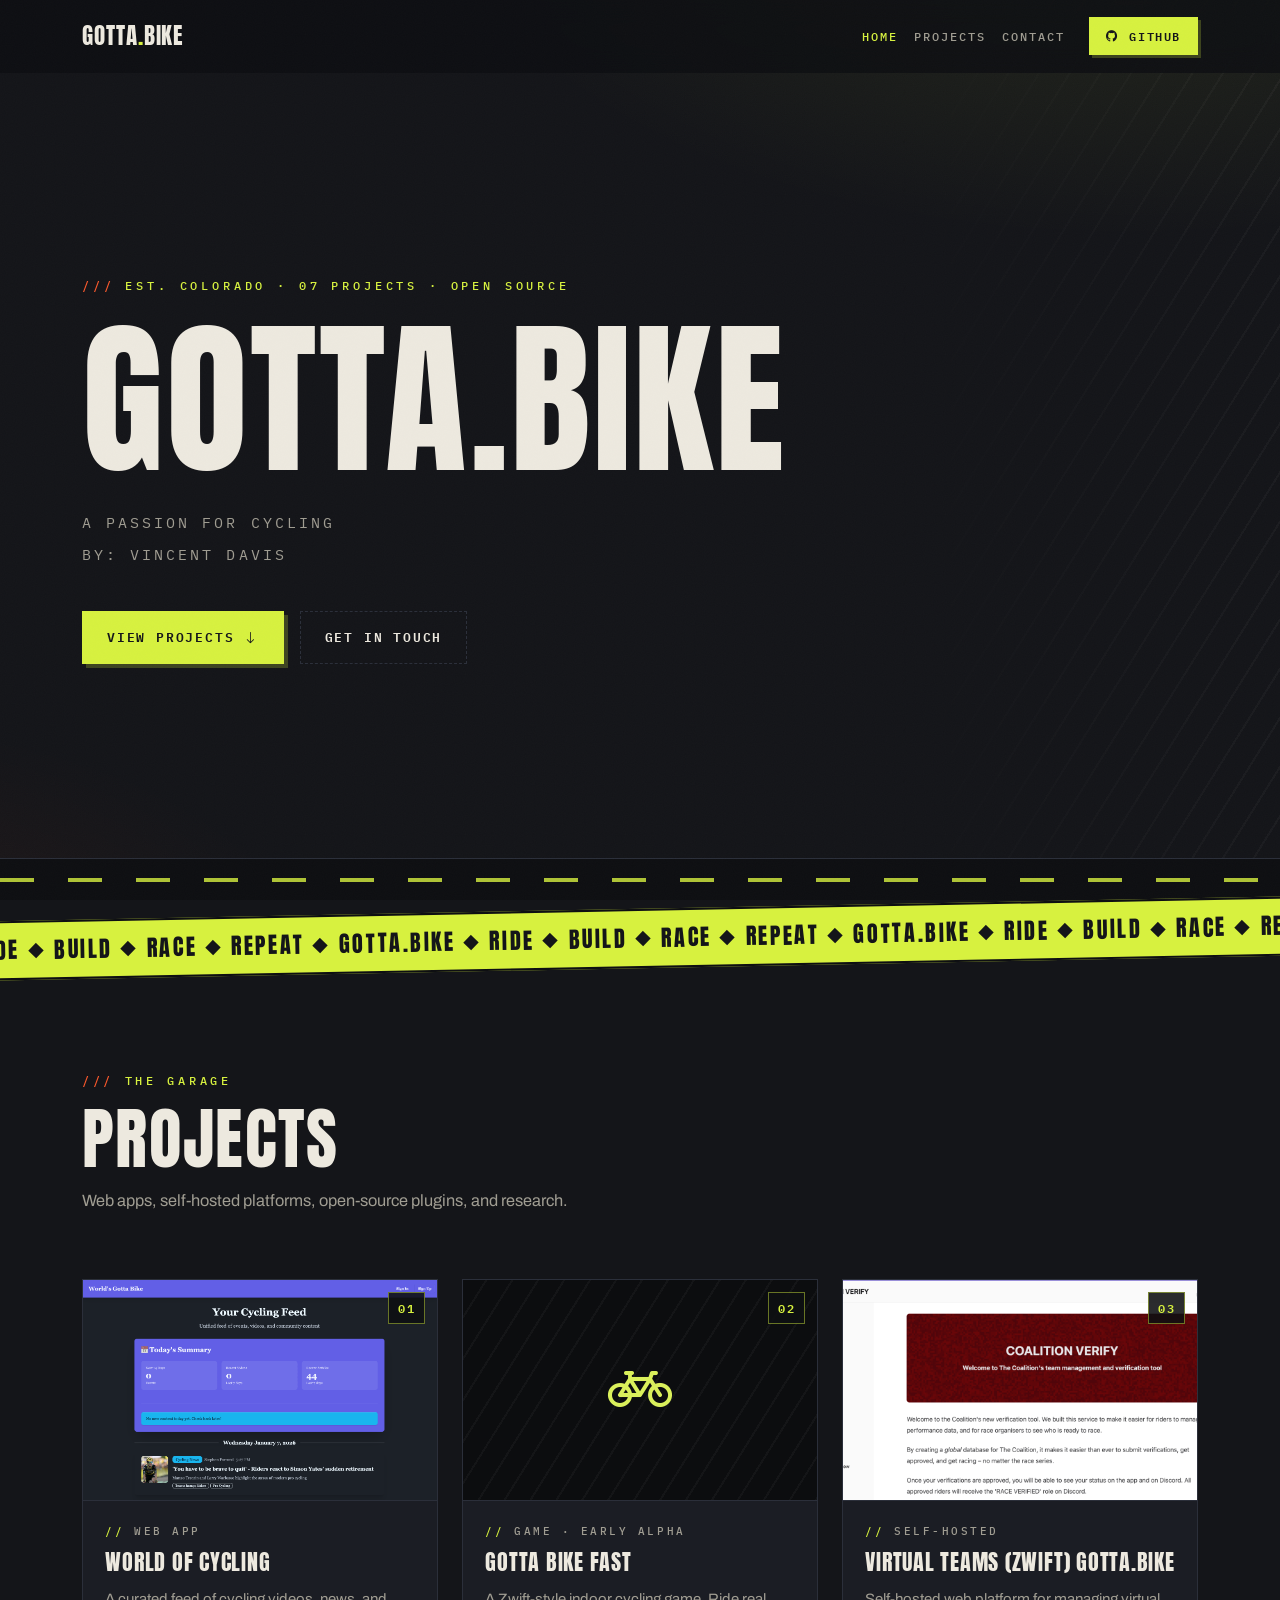
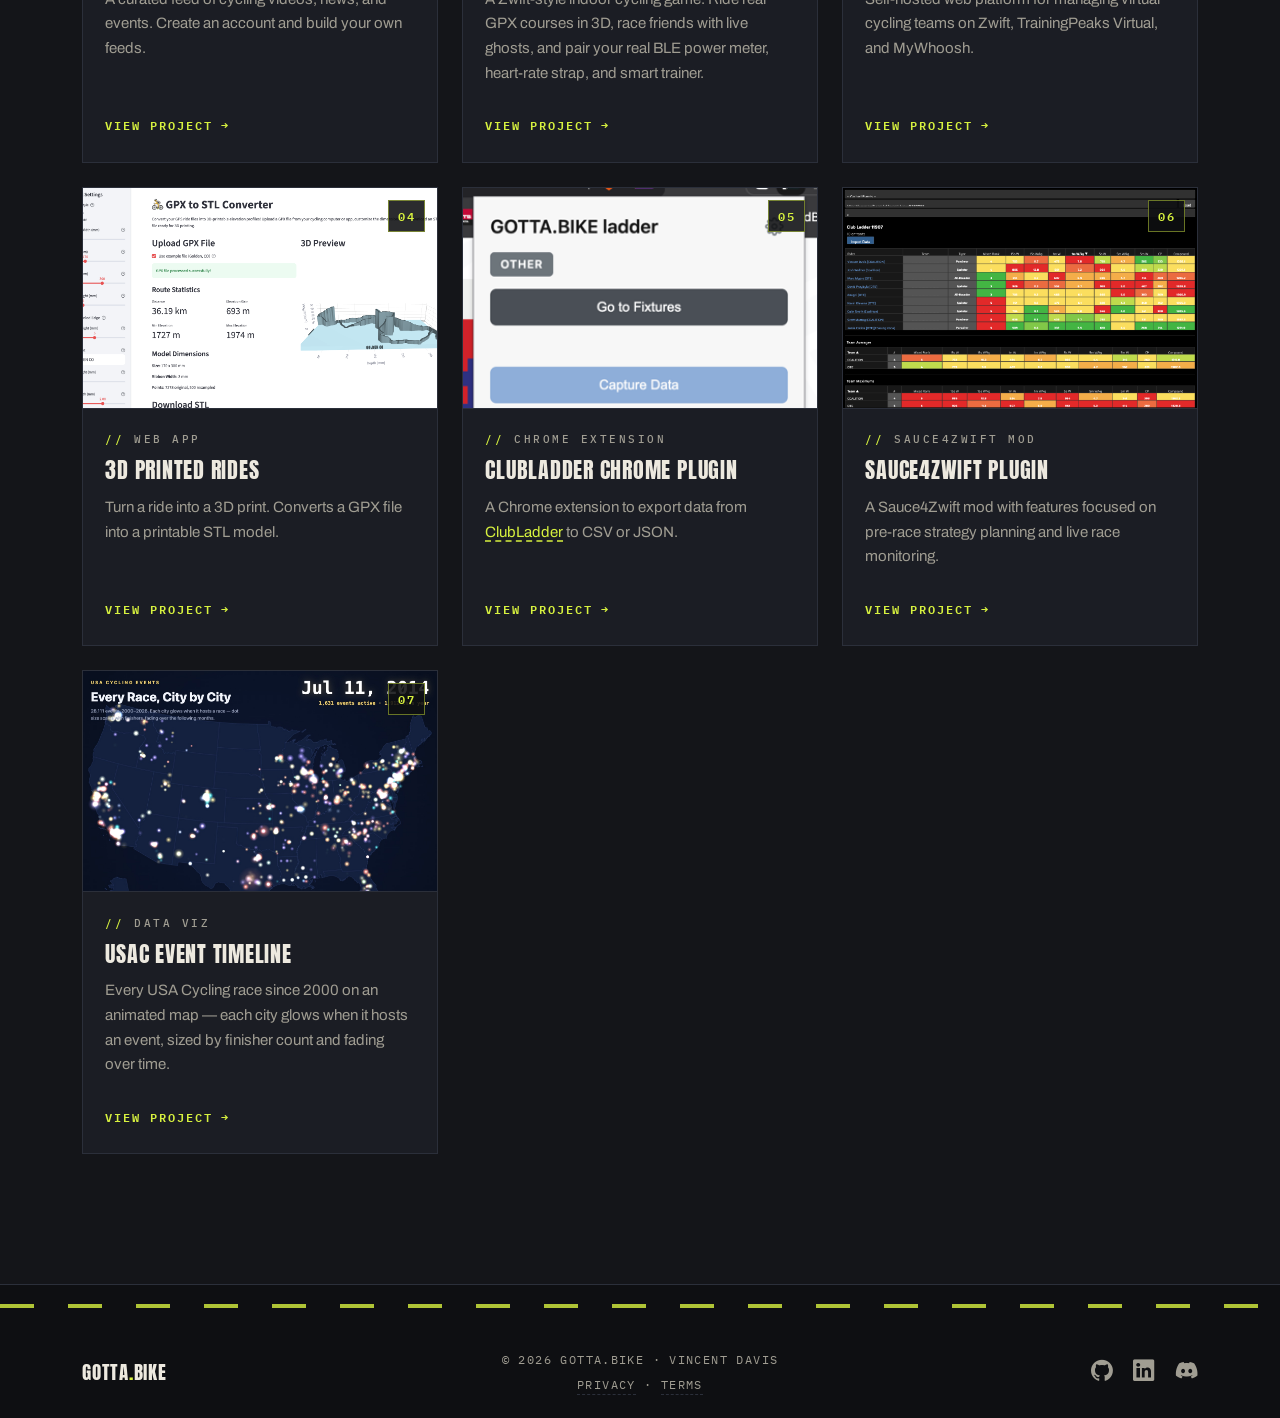
==== commit cc073da3: "Use the map's own PNG export for the timeline card Swap the headless-render card image for the page'" ====
--- a/index.html
+++ b/index.html
@@ -19,7 +19,7 @@
     <!-- Bootstrap Icons -->
     <link href="https://cdn.jsdelivr.net/npm/bootstrap-icons@1.11.1/font/bootstrap-icons.css" rel="stylesheet">
     <!-- Custom CSS -->
-    <link href="css/styles.css?v=94a1a5b3" rel="stylesheet">
+    <link href="css/styles.css?v=92750dc6" rel="stylesheet">
 </head>
 <body data-bs-spy="scroll" data-bs-target="#navbar" data-bs-offset="100">
 
@@ -180,7 +180,7 @@
                 <div class="col-md-6 col-lg-4 reveal">
                     <article class="ride-card">
                         <div class="ride-card__media">
-                            <img src="images/usac_timeline.png" class="ride-card__img" alt="Screenshot of USAC Event Timeline" loading="lazy">
+                            <img src="images/usac_events_2014.jpg" class="ride-card__img" alt="Screenshot of USAC Event Timeline" loading="lazy">
                             <span class="ride-card__plate" aria-hidden="true">07</span>
                         </div>
                         <div class="ride-card__body">
@@ -189,7 +189,7 @@
                             <p class="ride-card__desc">Every USA Cycling race since 2000 on an animated map — each city glows when it hosts an event, sized by finisher count and fading over time.</p>
                         </div>
                         <div class="ride-card__footer">
-                            <a href="usac-timeline/" class="ride-link">View Project<span class="ride-link__arrow" aria-hidden="true">&rarr;</span></a>
+                            <a href="https://usac-timeline.gotta.bike/" class="ride-link">View Project<span class="ride-link__arrow" aria-hidden="true">&rarr;</span></a>
                         </div>
                     </article>
                 </div>
--- a/css/styles.css
+++ b/css/styles.css
@@ -442,6 +442,7 @@
     width: 100%;
     height: 100%;
     object-fit: cover;
+    object-position: center top;
     filter: saturate(0.82) contrast(1.02);
     transition: filter 0.4s ease, transform 0.55s cubic-bezier(0.2, 0.7, 0.2, 1);
 }
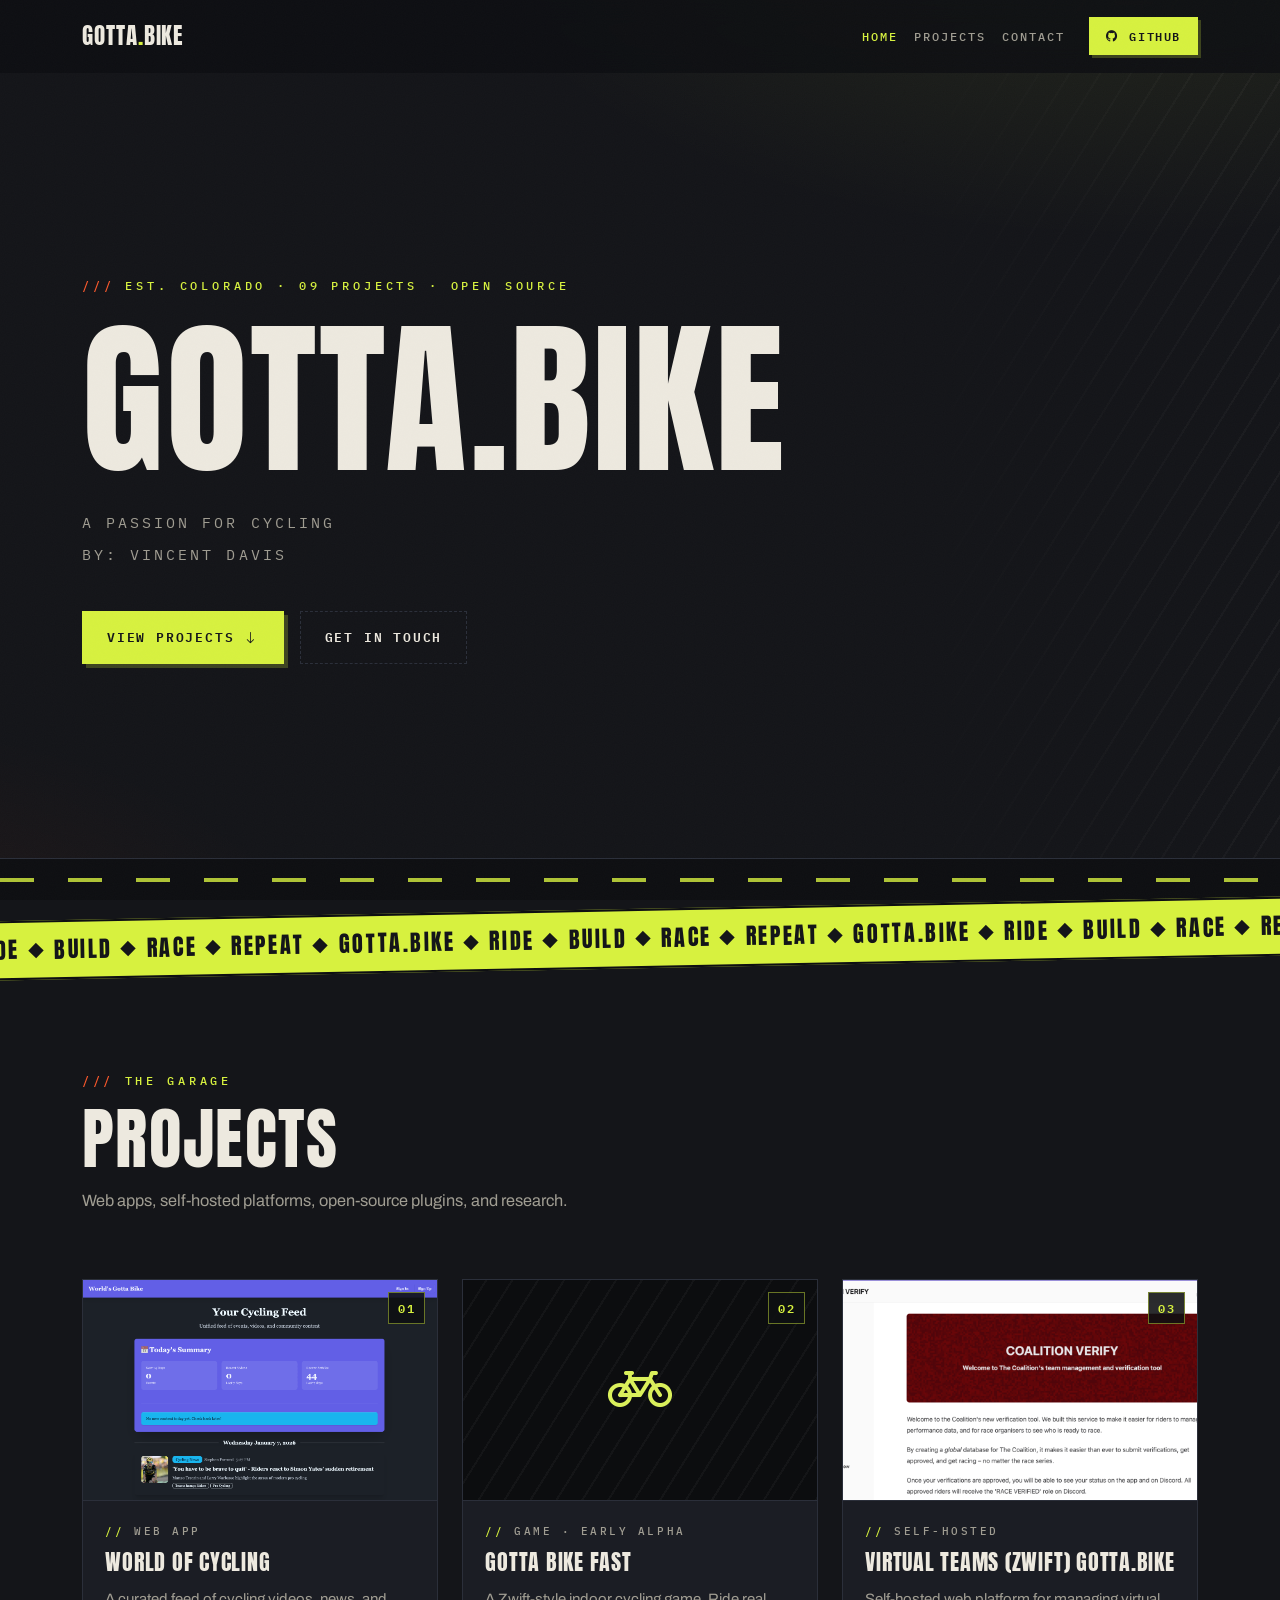
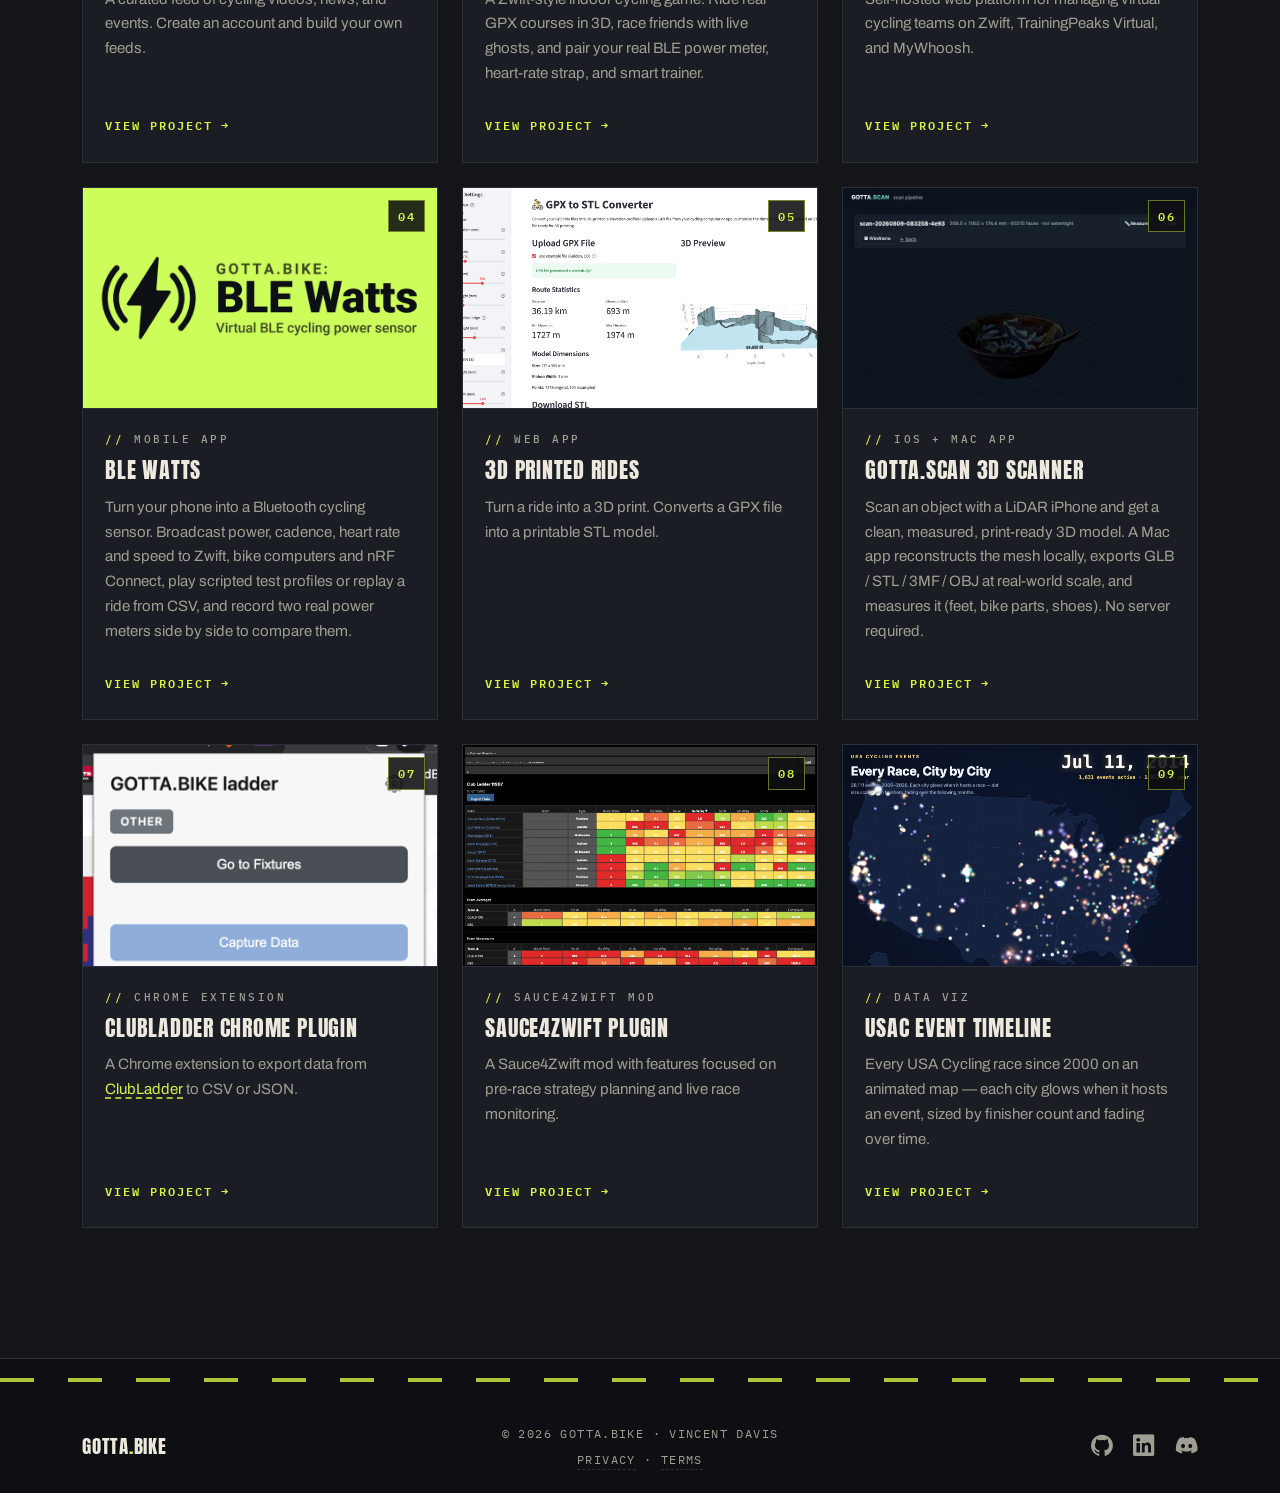
==== commit 960bf49d: "Add BLE Watts and GOTTA.SCAN 3D scanner project cards Co-Authored-By: Claude Opus 5.5 <noreply@anthr" ====
--- a/index.html
+++ b/index.html
@@ -53,7 +53,7 @@
     <header id="hero" class="hero-section">
         <div class="hero-stripes" aria-hidden="true"></div>
         <div class="container hero-inner">
-            <p class="hero-kicker reveal-load">Est. Colorado &middot; 07 projects &middot; open source</p>
+            <p class="hero-kicker reveal-load">Est. Colorado &middot; 09 projects &middot; open source</p>
             <h1 class="hero-title reveal-load">GOTTA.BIKE</h1>
             <div class="hero-lead reveal-load"><p>A PASSION FOR CYCLING<br>
 by: Vincent Davis</p></div>
@@ -132,8 +132,24 @@
                 <div class="col-md-6 col-lg-4 reveal">
                     <article class="ride-card">
                         <div class="ride-card__media">
+                            <img src="images/ble_watts.png" class="ride-card__img" alt="Screenshot of BLE Watts" loading="lazy">
+                            <span class="ride-card__plate" aria-hidden="true">04</span>
+                        </div>
+                        <div class="ride-card__body">
+                            <p class="ride-card__tag">Mobile app</p>
+                            <h3 class="ride-card__title">BLE Watts</h3>
+                            <p class="ride-card__desc">Turn your phone into a Bluetooth cycling sensor. Broadcast power, cadence, heart rate and speed to Zwift, bike computers and nRF Connect, play scripted test profiles or replay a ride from CSV, and record two real power meters side by side to compare them.</p>
+                        </div>
+                        <div class="ride-card__footer">
+                            <a href="https://github.com/vincentdavis/GOTTA.BIKE-BLE-Watts" class="ride-link">View Project<span class="ride-link__arrow" aria-hidden="true">&rarr;</span></a>
+                        </div>
+                    </article>
+                </div>
+                <div class="col-md-6 col-lg-4 reveal">
+                    <article class="ride-card">
+                        <div class="ride-card__media">
                             <img src="images/print_gotta_bike.png" class="ride-card__img" alt="Screenshot of 3D Printed Rides" loading="lazy">
-                            <span class="ride-card__plate" aria-hidden="true">04</span>
+                            <span class="ride-card__plate" aria-hidden="true">05</span>
                         </div>
                         <div class="ride-card__body">
                             <p class="ride-card__tag">Web app</p>
@@ -148,8 +164,24 @@
                 <div class="col-md-6 col-lg-4 reveal">
                     <article class="ride-card">
                         <div class="ride-card__media">
+                            <img src="images/gotta_scan.jpg" class="ride-card__img" alt="Screenshot of GOTTA.SCAN 3D Scanner" loading="lazy">
+                            <span class="ride-card__plate" aria-hidden="true">06</span>
+                        </div>
+                        <div class="ride-card__body">
+                            <p class="ride-card__tag">iOS + Mac app</p>
+                            <h3 class="ride-card__title">GOTTA.SCAN 3D Scanner</h3>
+                            <p class="ride-card__desc">Scan an object with a LiDAR iPhone and get a clean, measured, print-ready 3D model. A Mac app reconstructs the mesh locally, exports GLB / STL / 3MF / OBJ at real-world scale, and measures it (feet, bike parts, shoes). No server required.</p>
+                        </div>
+                        <div class="ride-card__footer">
+                            <a href="https://github.com/vincentdavis/gotta-scan" class="ride-link">View Project<span class="ride-link__arrow" aria-hidden="true">&rarr;</span></a>
+                        </div>
+                    </article>
+                </div>
+                <div class="col-md-6 col-lg-4 reveal">
+                    <article class="ride-card">
+                        <div class="ride-card__media">
                             <img src="images/clubladder_chrome.png" class="ride-card__img" alt="Screenshot of ClubLadder Chrome Plugin" loading="lazy">
-                            <span class="ride-card__plate" aria-hidden="true">05</span>
+                            <span class="ride-card__plate" aria-hidden="true">07</span>
                         </div>
                         <div class="ride-card__body">
                             <p class="ride-card__tag">Chrome extension</p>
@@ -165,7 +197,7 @@
                     <article class="ride-card">
                         <div class="ride-card__media">
                             <img src="images/sauce_plugin.png" class="ride-card__img" alt="Screenshot of Sauce4Zwift Plugin" loading="lazy">
-                            <span class="ride-card__plate" aria-hidden="true">06</span>
+                            <span class="ride-card__plate" aria-hidden="true">08</span>
                         </div>
                         <div class="ride-card__body">
                             <p class="ride-card__tag">Sauce4Zwift mod</p>
@@ -181,7 +213,7 @@
                     <article class="ride-card">
                         <div class="ride-card__media">
                             <img src="images/usac_events_2014.jpg" class="ride-card__img" alt="Screenshot of USAC Event Timeline" loading="lazy">
-                            <span class="ride-card__plate" aria-hidden="true">07</span>
+                            <span class="ride-card__plate" aria-hidden="true">09</span>
                         </div>
                         <div class="ride-card__body">
                             <p class="ride-card__tag">Data viz</p>
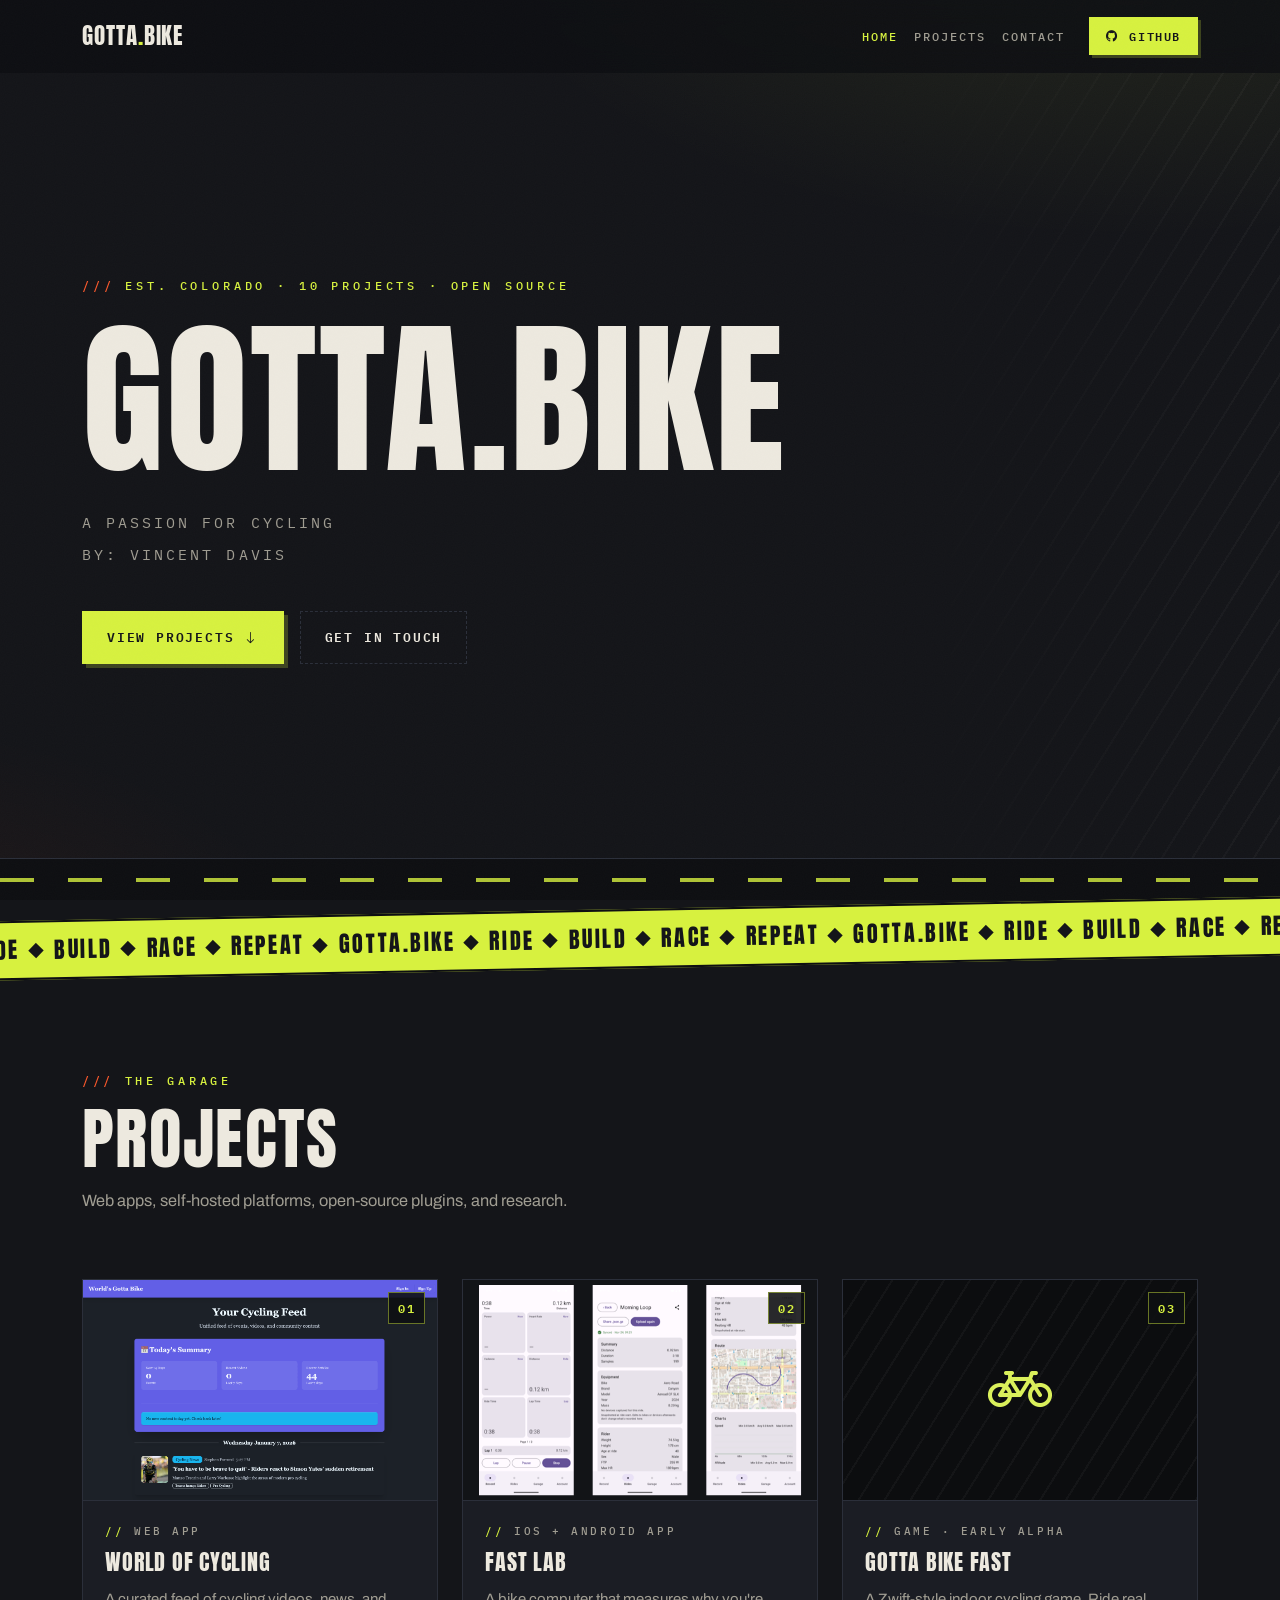
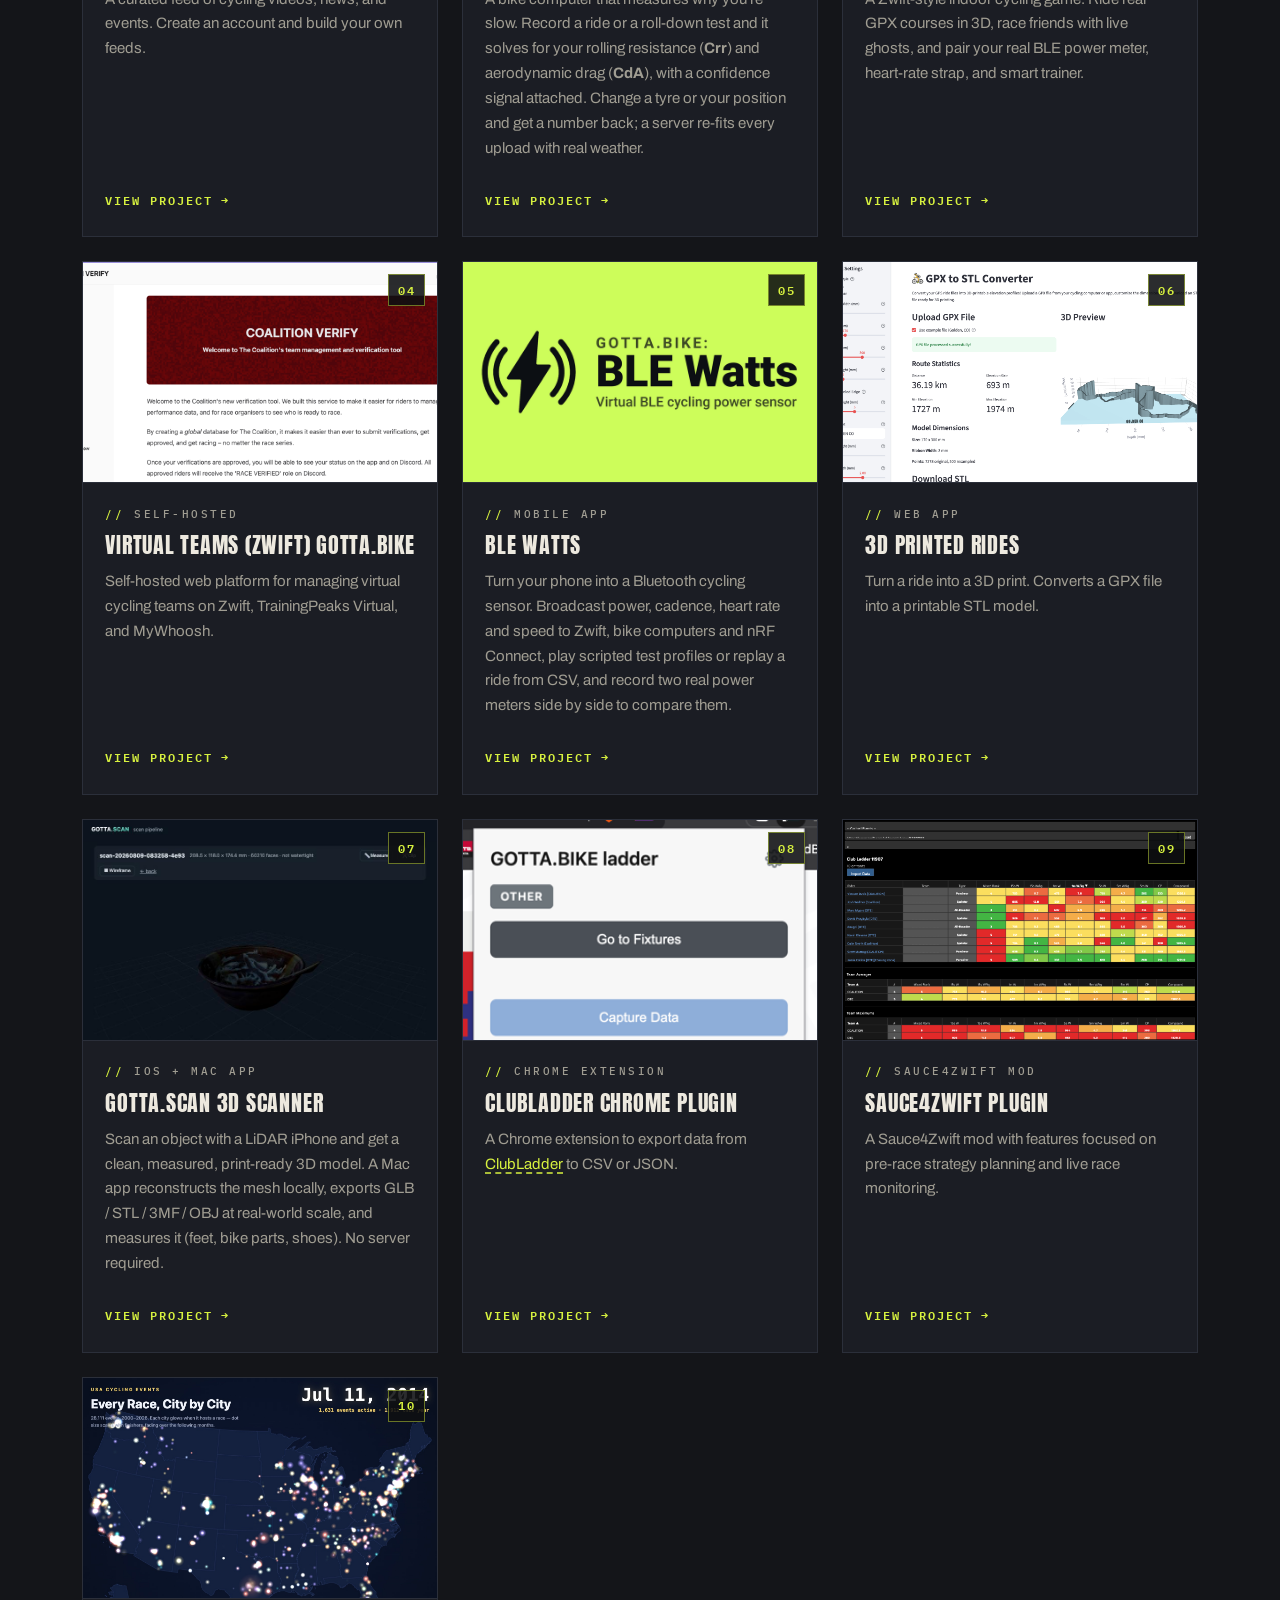
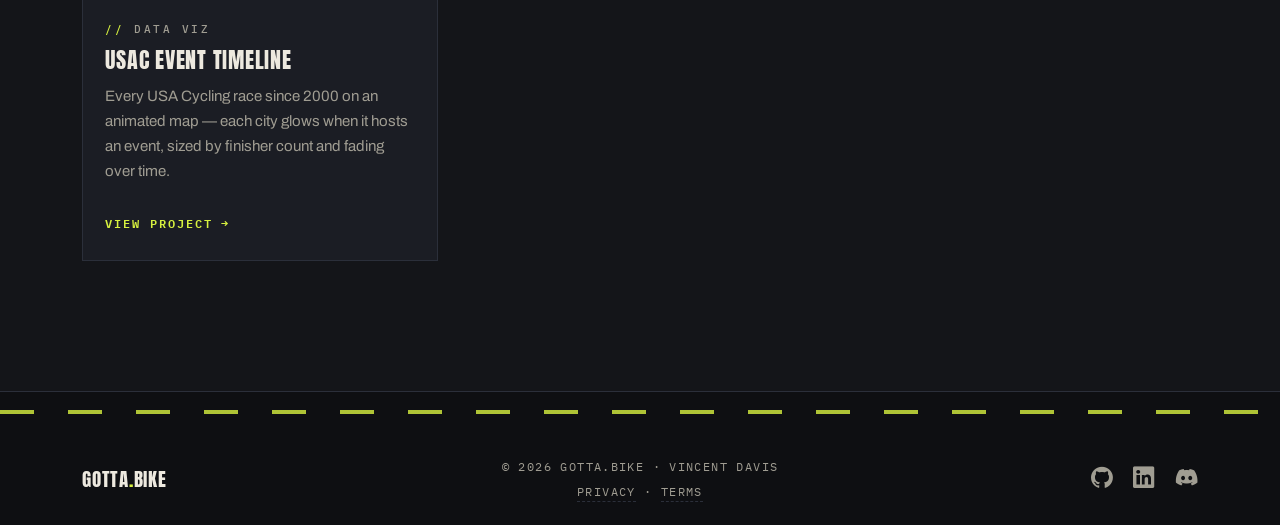
==== commit 72d4de1c: "Add Fast Lab project card Co-Authored-By: Claude Opus 5.5 <noreply@anthropic.com> Claude-Session: ht" ====
--- a/index.html
+++ b/index.html
@@ -53,7 +53,7 @@
     <header id="hero" class="hero-section">
         <div class="hero-stripes" aria-hidden="true"></div>
         <div class="container hero-inner">
-            <p class="hero-kicker reveal-load">Est. Colorado &middot; 09 projects &middot; open source</p>
+            <p class="hero-kicker reveal-load">Est. Colorado &middot; 10 projects &middot; open source</p>
             <h1 class="hero-title reveal-load">GOTTA.BIKE</h1>
             <div class="hero-lead reveal-load"><p>A PASSION FOR CYCLING<br>
 by: Vincent Davis</p></div>
@@ -100,8 +100,24 @@
                 <div class="col-md-6 col-lg-4 reveal">
                     <article class="ride-card">
                         <div class="ride-card__media">
+                            <img src="images/gotta_bike_fast_lab.png" class="ride-card__img" alt="Screenshot of Fast Lab" loading="lazy">
+                            <span class="ride-card__plate" aria-hidden="true">02</span>
+                        </div>
+                        <div class="ride-card__body">
+                            <p class="ride-card__tag">iOS + Android app</p>
+                            <h3 class="ride-card__title">Fast Lab</h3>
+                            <p class="ride-card__desc">A bike computer that measures why you&#x27;re slow. Record a ride or a roll-down test and it solves for your rolling resistance (<strong>Crr</strong>) and aerodynamic drag (<strong>CdA</strong>), with a confidence signal attached. Change a tyre or your position and get a number back; a server re-fits every upload with real weather.</p>
+                        </div>
+                        <div class="ride-card__footer">
+                            <a href="https://fast.gotta.bike/" class="ride-link">View Project<span class="ride-link__arrow" aria-hidden="true">&rarr;</span></a>
+                        </div>
+                    </article>
+                </div>
+                <div class="col-md-6 col-lg-4 reveal">
+                    <article class="ride-card">
+                        <div class="ride-card__media">
                             <div class="ride-card__img ride-card__img--empty" aria-hidden="true"><i class="bi bi-bicycle"></i></div>
-                            <span class="ride-card__plate" aria-hidden="true">02</span>
+                            <span class="ride-card__plate" aria-hidden="true">03</span>
                         </div>
                         <div class="ride-card__body">
                             <p class="ride-card__tag">Game · Early alpha</p>
@@ -117,7 +133,7 @@
                     <article class="ride-card">
                         <div class="ride-card__media">
                             <img src="images/virtual_teams.png" class="ride-card__img" alt="Screenshot of Virtual Teams (Zwift) GOTTA.BIKE" loading="lazy">
-                            <span class="ride-card__plate" aria-hidden="true">03</span>
+                            <span class="ride-card__plate" aria-hidden="true">04</span>
                         </div>
                         <div class="ride-card__body">
                             <p class="ride-card__tag">Self-hosted</p>
@@ -133,7 +149,7 @@
                     <article class="ride-card">
                         <div class="ride-card__media">
                             <img src="images/ble_watts.png" class="ride-card__img" alt="Screenshot of BLE Watts" loading="lazy">
-                            <span class="ride-card__plate" aria-hidden="true">04</span>
+                            <span class="ride-card__plate" aria-hidden="true">05</span>
                         </div>
                         <div class="ride-card__body">
                             <p class="ride-card__tag">Mobile app</p>
@@ -149,7 +165,7 @@
                     <article class="ride-card">
                         <div class="ride-card__media">
                             <img src="images/print_gotta_bike.png" class="ride-card__img" alt="Screenshot of 3D Printed Rides" loading="lazy">
-                            <span class="ride-card__plate" aria-hidden="true">05</span>
+                            <span class="ride-card__plate" aria-hidden="true">06</span>
                         </div>
                         <div class="ride-card__body">
                             <p class="ride-card__tag">Web app</p>
@@ -165,7 +181,7 @@
                     <article class="ride-card">
                         <div class="ride-card__media">
                             <img src="images/gotta_scan.jpg" class="ride-card__img" alt="Screenshot of GOTTA.SCAN 3D Scanner" loading="lazy">
-                            <span class="ride-card__plate" aria-hidden="true">06</span>
+                            <span class="ride-card__plate" aria-hidden="true">07</span>
                         </div>
                         <div class="ride-card__body">
                             <p class="ride-card__tag">iOS + Mac app</p>
@@ -181,7 +197,7 @@
                     <article class="ride-card">
                         <div class="ride-card__media">
                             <img src="images/clubladder_chrome.png" class="ride-card__img" alt="Screenshot of ClubLadder Chrome Plugin" loading="lazy">
-                            <span class="ride-card__plate" aria-hidden="true">07</span>
+                            <span class="ride-card__plate" aria-hidden="true">08</span>
                         </div>
                         <div class="ride-card__body">
                             <p class="ride-card__tag">Chrome extension</p>
@@ -197,7 +213,7 @@
                     <article class="ride-card">
                         <div class="ride-card__media">
                             <img src="images/sauce_plugin.png" class="ride-card__img" alt="Screenshot of Sauce4Zwift Plugin" loading="lazy">
-                            <span class="ride-card__plate" aria-hidden="true">08</span>
+                            <span class="ride-card__plate" aria-hidden="true">09</span>
                         </div>
                         <div class="ride-card__body">
                             <p class="ride-card__tag">Sauce4Zwift mod</p>
@@ -213,7 +229,7 @@
                     <article class="ride-card">
                         <div class="ride-card__media">
                             <img src="images/usac_events_2014.jpg" class="ride-card__img" alt="Screenshot of USAC Event Timeline" loading="lazy">
-                            <span class="ride-card__plate" aria-hidden="true">09</span>
+                            <span class="ride-card__plate" aria-hidden="true">10</span>
                         </div>
                         <div class="ride-card__body">
                             <p class="ride-card__tag">Data viz</p>
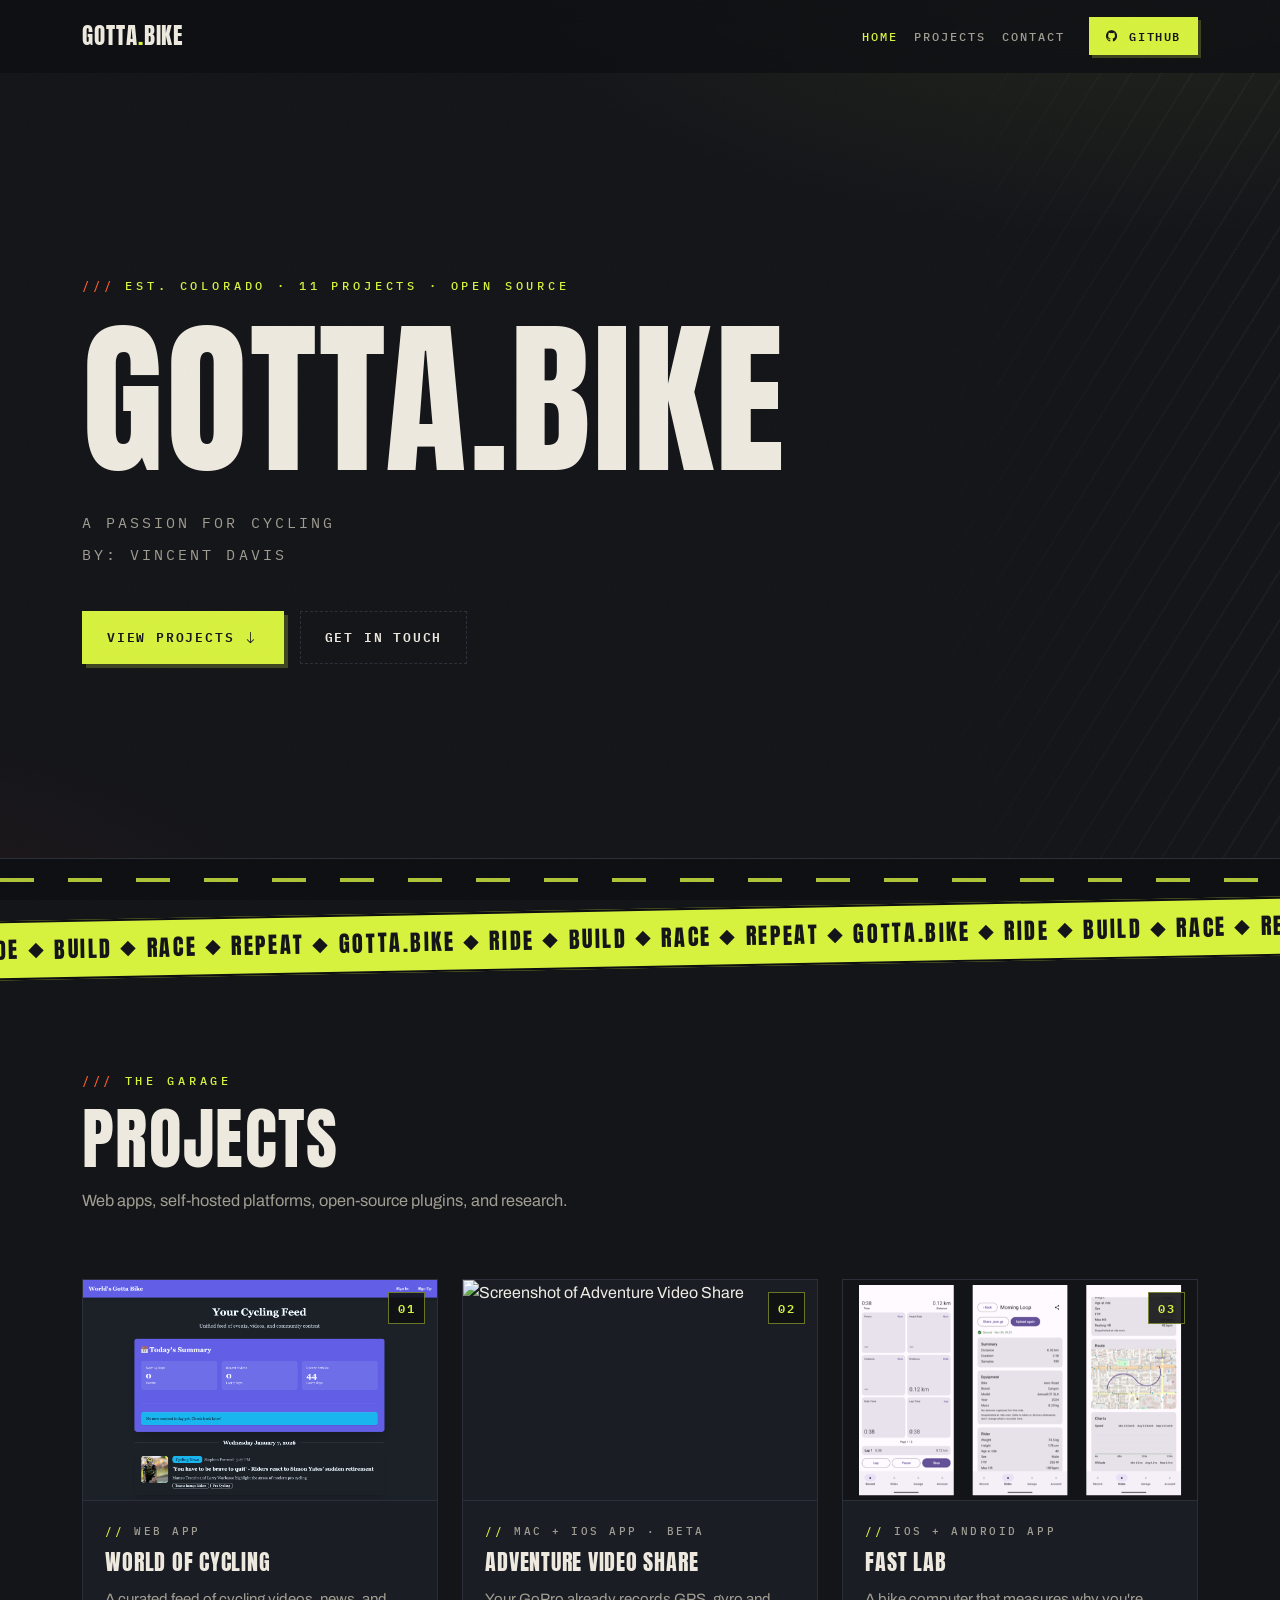
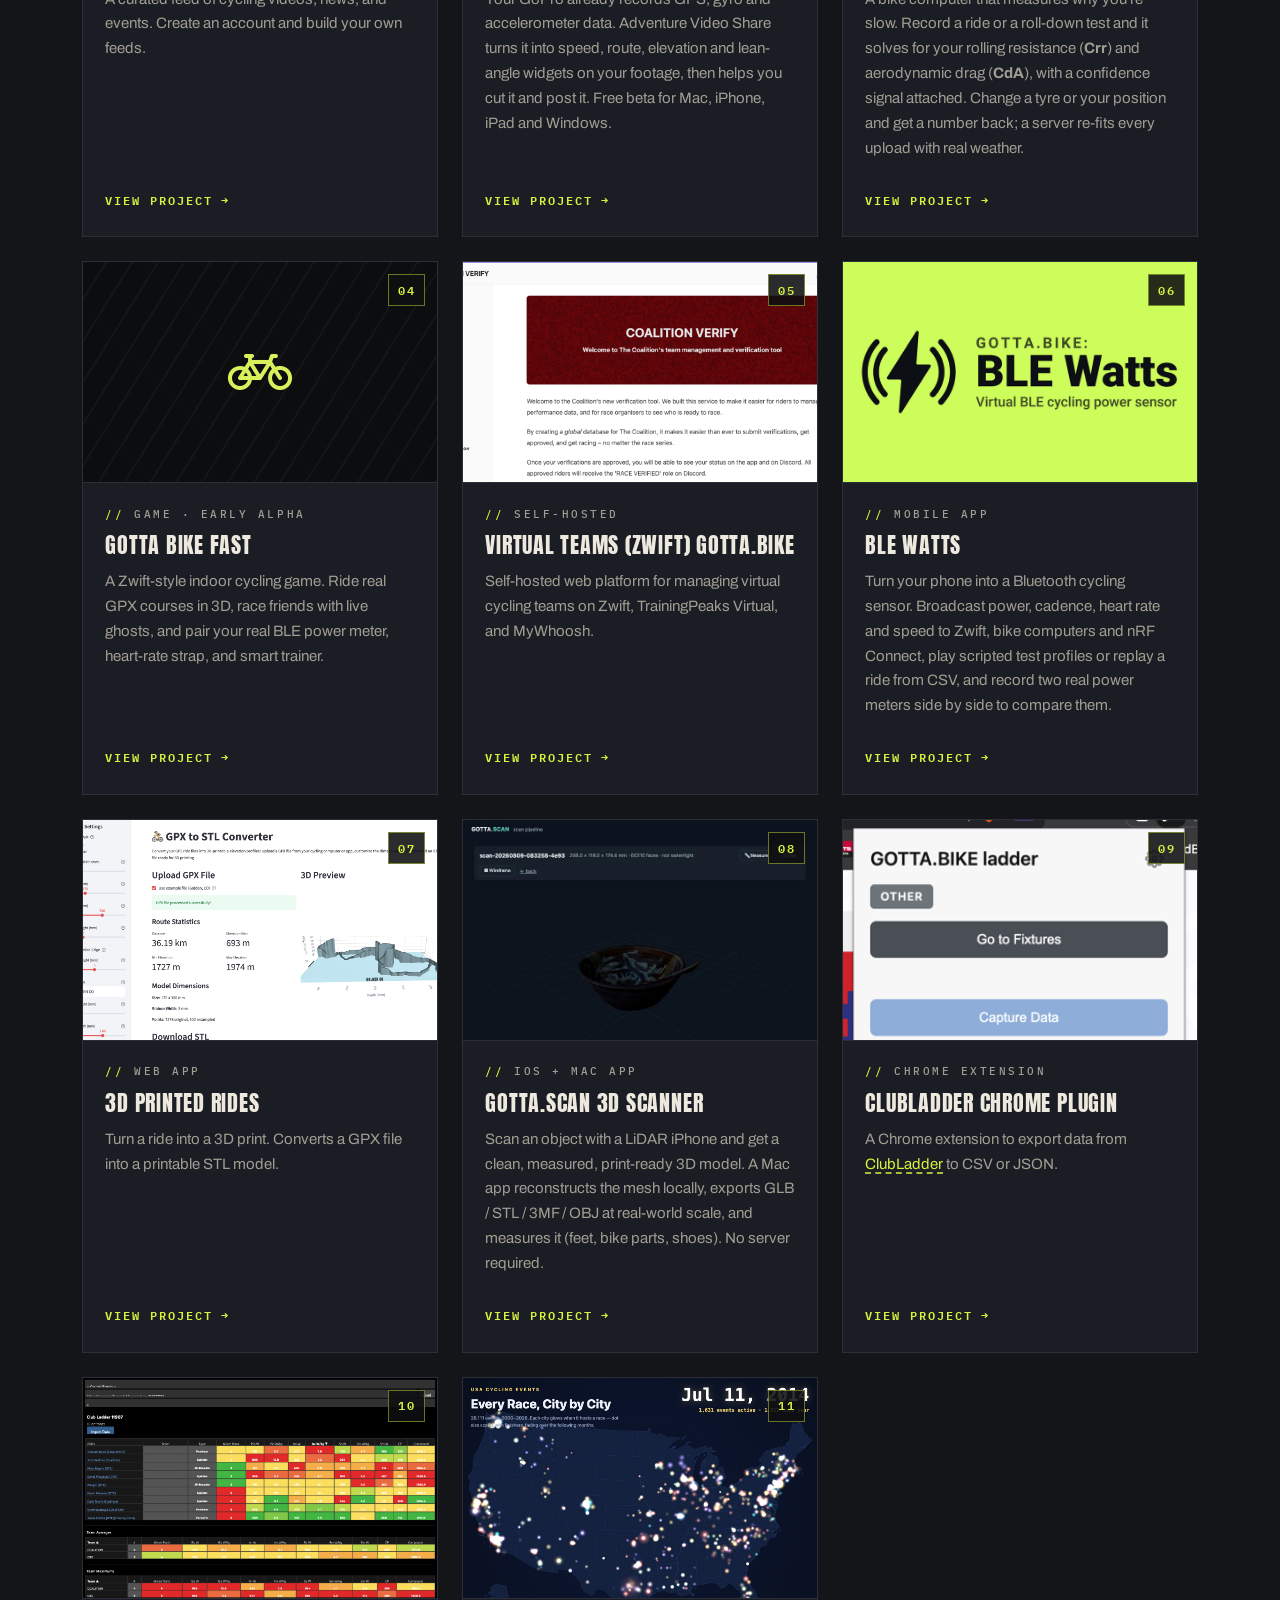
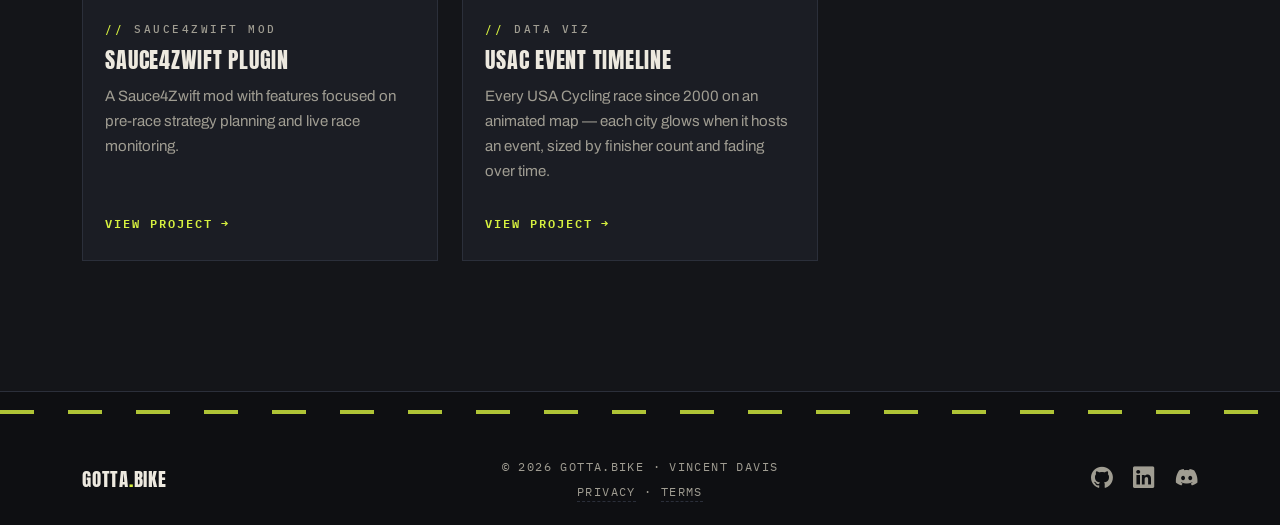
==== commit 756a6733: "Add Adventure Video Share project card Co-Authored-By: Claude Opus 5.5 <noreply@anthropic.com> Claud" ====
--- a/index.html
+++ b/index.html
@@ -53,7 +53,7 @@
     <header id="hero" class="hero-section">
         <div class="hero-stripes" aria-hidden="true"></div>
         <div class="container hero-inner">
-            <p class="hero-kicker reveal-load">Est. Colorado &middot; 10 projects &middot; open source</p>
+            <p class="hero-kicker reveal-load">Est. Colorado &middot; 11 projects &middot; open source</p>
             <h1 class="hero-title reveal-load">GOTTA.BIKE</h1>
             <div class="hero-lead reveal-load"><p>A PASSION FOR CYCLING<br>
 by: Vincent Davis</p></div>
@@ -100,8 +100,24 @@
                 <div class="col-md-6 col-lg-4 reveal">
                     <article class="ride-card">
                         <div class="ride-card__media">
+                            <img src="https://video.gotta.bike/img/frame.jpg" class="ride-card__img" alt="Screenshot of Adventure Video Share" loading="lazy">
+                            <span class="ride-card__plate" aria-hidden="true">02</span>
+                        </div>
+                        <div class="ride-card__body">
+                            <p class="ride-card__tag">Mac + iOS app · Beta</p>
+                            <h3 class="ride-card__title">Adventure Video Share</h3>
+                            <p class="ride-card__desc">Your GoPro already records GPS, gyro and accelerometer data. Adventure Video Share turns it into speed, route, elevation and lean-angle widgets on your footage, then helps you cut it and post it. Free beta for Mac, iPhone, iPad and Windows.</p>
+                        </div>
+                        <div class="ride-card__footer">
+                            <a href="https://video.gotta.bike/" class="ride-link">View Project<span class="ride-link__arrow" aria-hidden="true">&rarr;</span></a>
+                        </div>
+                    </article>
+                </div>
+                <div class="col-md-6 col-lg-4 reveal">
+                    <article class="ride-card">
+                        <div class="ride-card__media">
                             <img src="images/gotta_bike_fast_lab.png" class="ride-card__img" alt="Screenshot of Fast Lab" loading="lazy">
-                            <span class="ride-card__plate" aria-hidden="true">02</span>
+                            <span class="ride-card__plate" aria-hidden="true">03</span>
                         </div>
                         <div class="ride-card__body">
                             <p class="ride-card__tag">iOS + Android app</p>
@@ -117,7 +133,7 @@
                     <article class="ride-card">
                         <div class="ride-card__media">
                             <div class="ride-card__img ride-card__img--empty" aria-hidden="true"><i class="bi bi-bicycle"></i></div>
-                            <span class="ride-card__plate" aria-hidden="true">03</span>
+                            <span class="ride-card__plate" aria-hidden="true">04</span>
                         </div>
                         <div class="ride-card__body">
                             <p class="ride-card__tag">Game · Early alpha</p>
@@ -133,7 +149,7 @@
                     <article class="ride-card">
                         <div class="ride-card__media">
                             <img src="images/virtual_teams.png" class="ride-card__img" alt="Screenshot of Virtual Teams (Zwift) GOTTA.BIKE" loading="lazy">
-                            <span class="ride-card__plate" aria-hidden="true">04</span>
+                            <span class="ride-card__plate" aria-hidden="true">05</span>
                         </div>
                         <div class="ride-card__body">
                             <p class="ride-card__tag">Self-hosted</p>
@@ -149,7 +165,7 @@
                     <article class="ride-card">
                         <div class="ride-card__media">
                             <img src="images/ble_watts.png" class="ride-card__img" alt="Screenshot of BLE Watts" loading="lazy">
-                            <span class="ride-card__plate" aria-hidden="true">05</span>
+                            <span class="ride-card__plate" aria-hidden="true">06</span>
                         </div>
                         <div class="ride-card__body">
                             <p class="ride-card__tag">Mobile app</p>
@@ -165,7 +181,7 @@
                     <article class="ride-card">
                         <div class="ride-card__media">
                             <img src="images/print_gotta_bike.png" class="ride-card__img" alt="Screenshot of 3D Printed Rides" loading="lazy">
-                            <span class="ride-card__plate" aria-hidden="true">06</span>
+                            <span class="ride-card__plate" aria-hidden="true">07</span>
                         </div>
                         <div class="ride-card__body">
                             <p class="ride-card__tag">Web app</p>
@@ -181,7 +197,7 @@
                     <article class="ride-card">
                         <div class="ride-card__media">
                             <img src="images/gotta_scan.jpg" class="ride-card__img" alt="Screenshot of GOTTA.SCAN 3D Scanner" loading="lazy">
-                            <span class="ride-card__plate" aria-hidden="true">07</span>
+                            <span class="ride-card__plate" aria-hidden="true">08</span>
                         </div>
                         <div class="ride-card__body">
                             <p class="ride-card__tag">iOS + Mac app</p>
@@ -197,7 +213,7 @@
                     <article class="ride-card">
                         <div class="ride-card__media">
                             <img src="images/clubladder_chrome.png" class="ride-card__img" alt="Screenshot of ClubLadder Chrome Plugin" loading="lazy">
-                            <span class="ride-card__plate" aria-hidden="true">08</span>
+                            <span class="ride-card__plate" aria-hidden="true">09</span>
                         </div>
                         <div class="ride-card__body">
                             <p class="ride-card__tag">Chrome extension</p>
@@ -213,7 +229,7 @@
                     <article class="ride-card">
                         <div class="ride-card__media">
                             <img src="images/sauce_plugin.png" class="ride-card__img" alt="Screenshot of Sauce4Zwift Plugin" loading="lazy">
-                            <span class="ride-card__plate" aria-hidden="true">09</span>
+                            <span class="ride-card__plate" aria-hidden="true">10</span>
                         </div>
                         <div class="ride-card__body">
                             <p class="ride-card__tag">Sauce4Zwift mod</p>
@@ -229,7 +245,7 @@
                     <article class="ride-card">
                         <div class="ride-card__media">
                             <img src="images/usac_events_2014.jpg" class="ride-card__img" alt="Screenshot of USAC Event Timeline" loading="lazy">
-                            <span class="ride-card__plate" aria-hidden="true">10</span>
+                            <span class="ride-card__plate" aria-hidden="true">11</span>
                         </div>
                         <div class="ride-card__body">
                             <p class="ride-card__tag">Data viz</p>
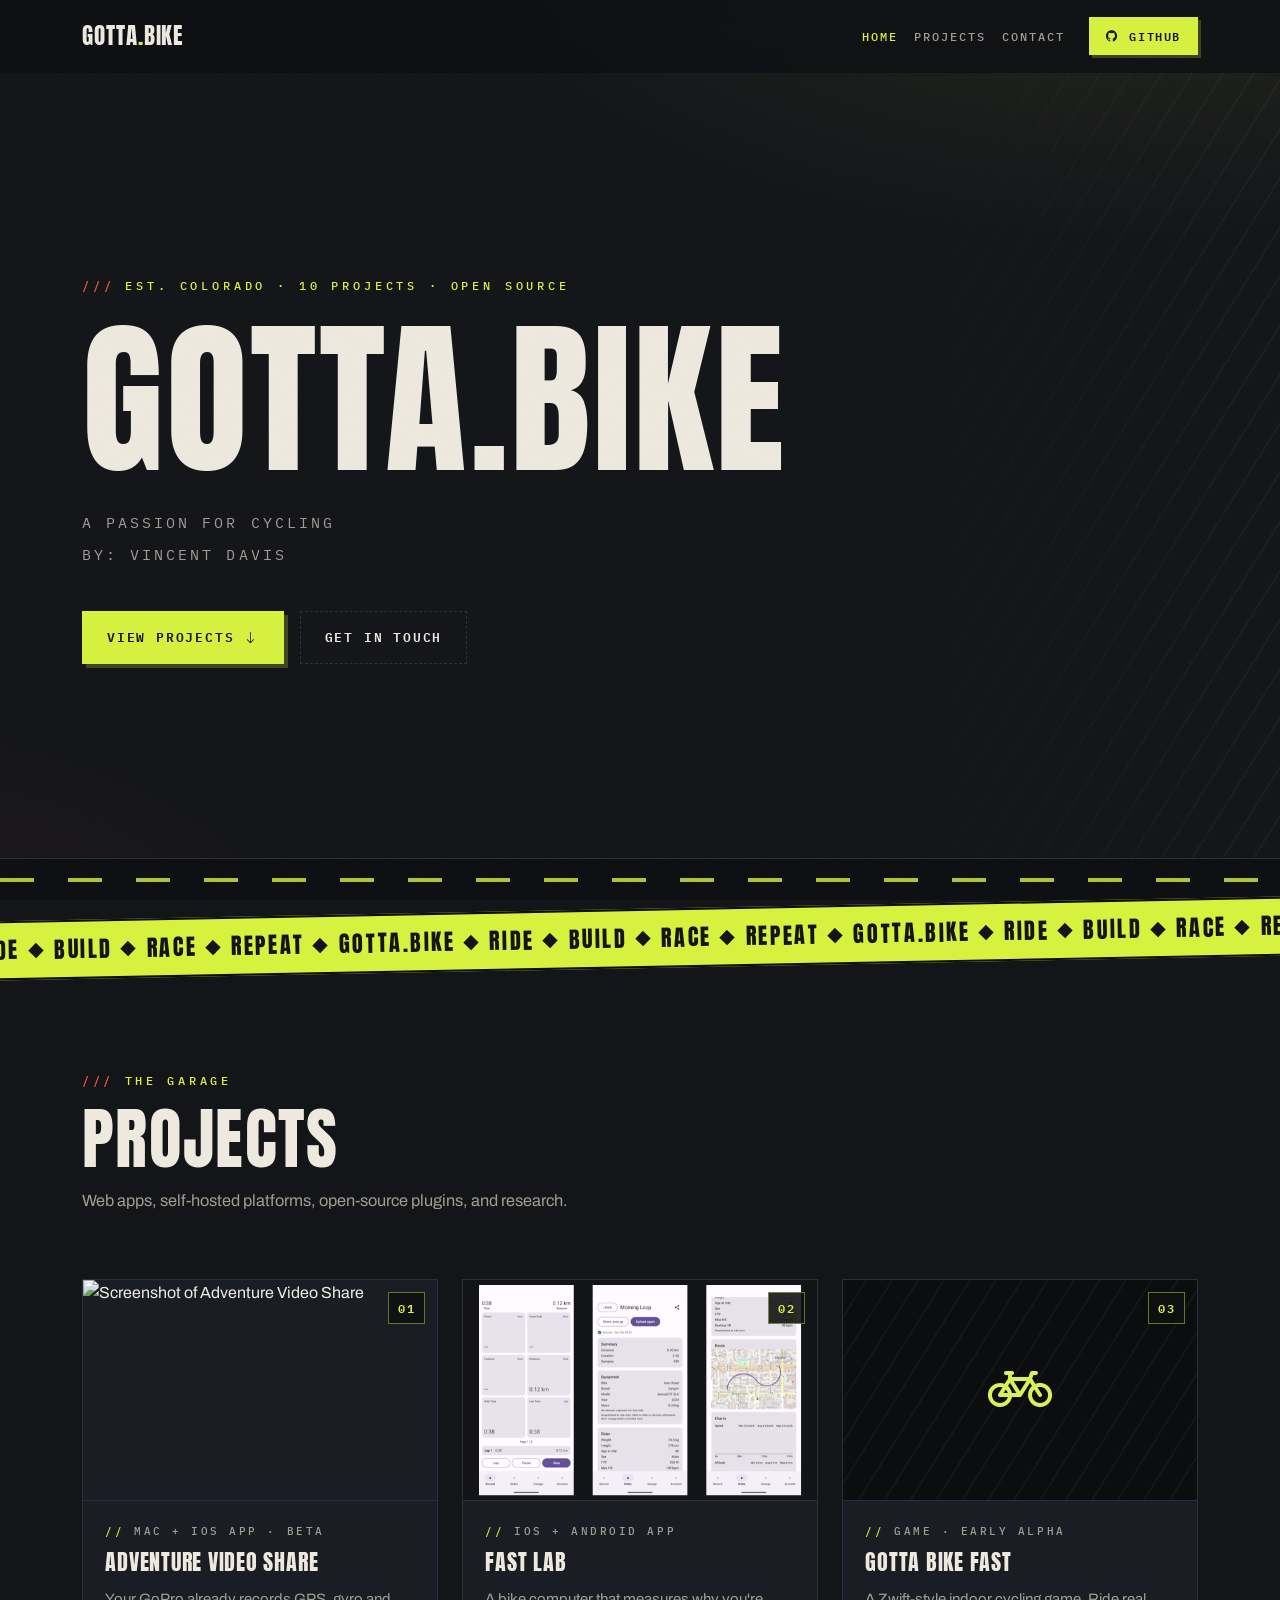
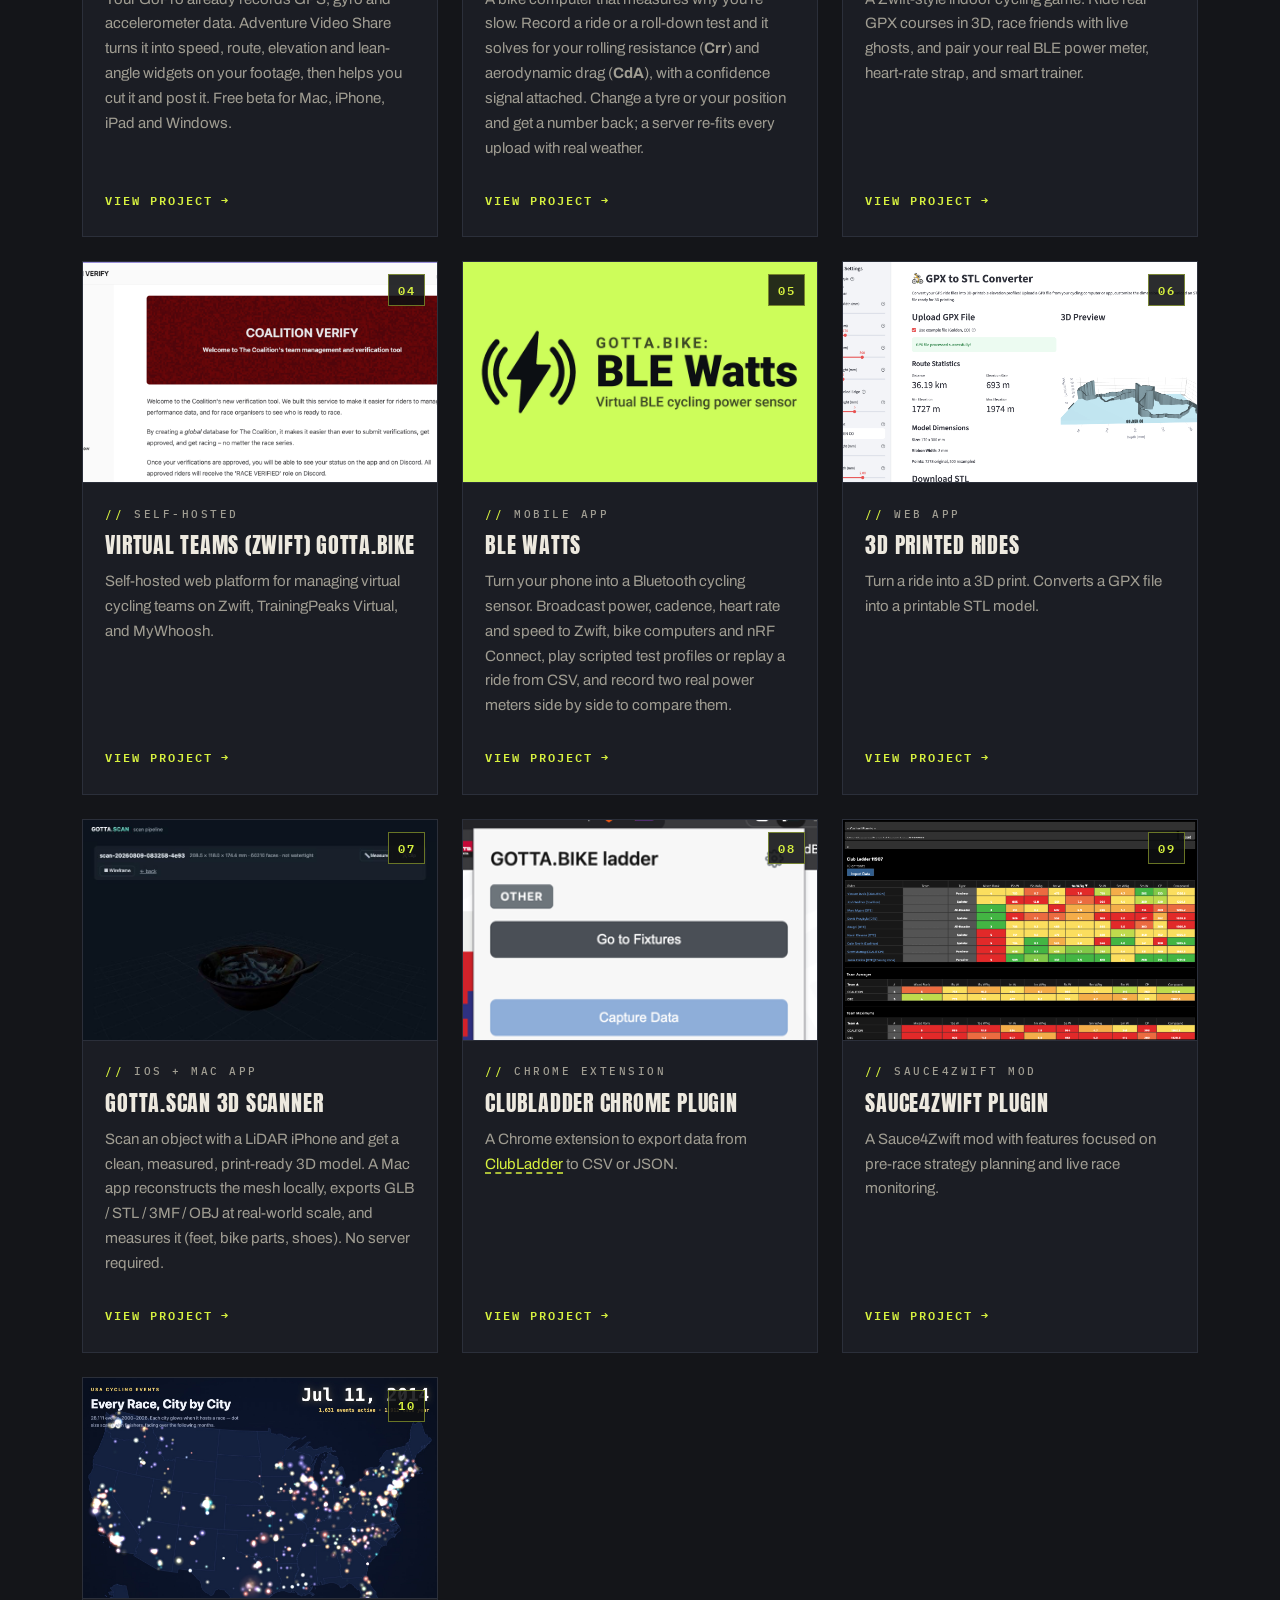
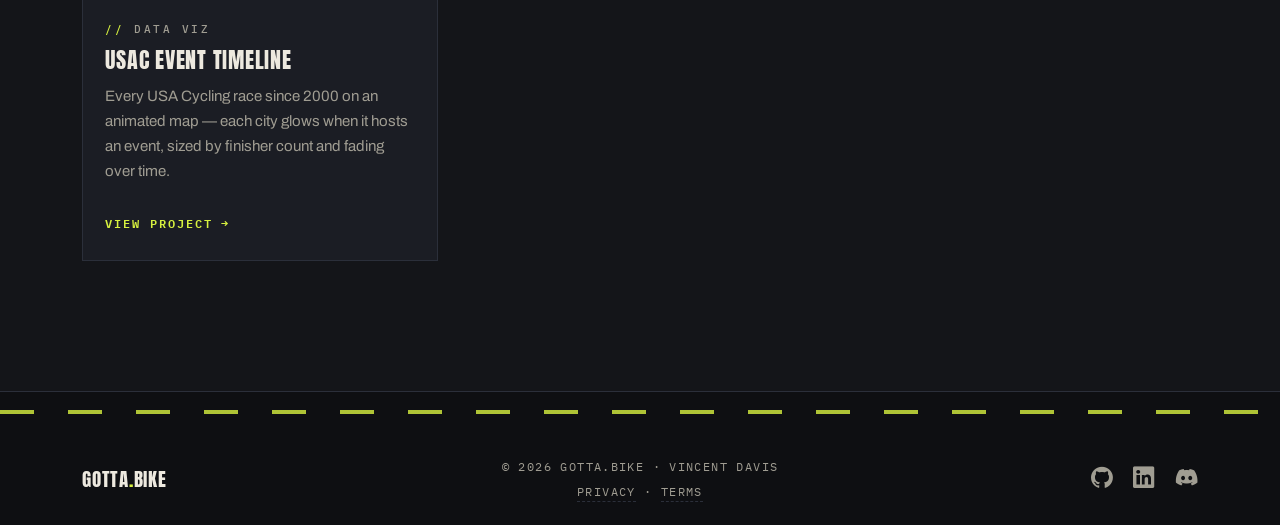
==== commit 539ff647: "Remove World of Cycling project card Co-Authored-By: Claude Opus 5.5 <noreply@anthropic.com> Claude-" ====
--- a/index.html
+++ b/index.html
@@ -53,7 +53,7 @@
     <header id="hero" class="hero-section">
         <div class="hero-stripes" aria-hidden="true"></div>
         <div class="container hero-inner">
-            <p class="hero-kicker reveal-load">Est. Colorado &middot; 11 projects &middot; open source</p>
+            <p class="hero-kicker reveal-load">Est. Colorado &middot; 10 projects &middot; open source</p>
             <h1 class="hero-title reveal-load">GOTTA.BIKE</h1>
             <div class="hero-lead reveal-load"><p>A PASSION FOR CYCLING<br>
 by: Vincent Davis</p></div>
@@ -84,24 +84,8 @@
                                 <div class="col-md-6 col-lg-4 reveal">
                     <article class="ride-card">
                         <div class="ride-card__media">
-                            <img src="images/worlds_gotta_bike.png" class="ride-card__img" alt="Screenshot of World of Cycling" loading="lazy">
+                            <img src="https://video.gotta.bike/img/frame.jpg" class="ride-card__img" alt="Screenshot of Adventure Video Share" loading="lazy">
                             <span class="ride-card__plate" aria-hidden="true">01</span>
-                        </div>
-                        <div class="ride-card__body">
-                            <p class="ride-card__tag">Web app</p>
-                            <h3 class="ride-card__title">World of Cycling</h3>
-                            <p class="ride-card__desc">A curated feed of cycling videos, news, and events. Create an account and build your own feeds.</p>
-                        </div>
-                        <div class="ride-card__footer">
-                            <a href="https://worlds.gotta.bike/" class="ride-link">View Project<span class="ride-link__arrow" aria-hidden="true">&rarr;</span></a>
-                        </div>
-                    </article>
-                </div>
-                <div class="col-md-6 col-lg-4 reveal">
-                    <article class="ride-card">
-                        <div class="ride-card__media">
-                            <img src="https://video.gotta.bike/img/frame.jpg" class="ride-card__img" alt="Screenshot of Adventure Video Share" loading="lazy">
-                            <span class="ride-card__plate" aria-hidden="true">02</span>
                         </div>
                         <div class="ride-card__body">
                             <p class="ride-card__tag">Mac + iOS app · Beta</p>
@@ -117,7 +101,7 @@
                     <article class="ride-card">
                         <div class="ride-card__media">
                             <img src="images/gotta_bike_fast_lab.png" class="ride-card__img" alt="Screenshot of Fast Lab" loading="lazy">
-                            <span class="ride-card__plate" aria-hidden="true">03</span>
+                            <span class="ride-card__plate" aria-hidden="true">02</span>
                         </div>
                         <div class="ride-card__body">
                             <p class="ride-card__tag">iOS + Android app</p>
@@ -133,7 +117,7 @@
                     <article class="ride-card">
                         <div class="ride-card__media">
                             <div class="ride-card__img ride-card__img--empty" aria-hidden="true"><i class="bi bi-bicycle"></i></div>
-                            <span class="ride-card__plate" aria-hidden="true">04</span>
+                            <span class="ride-card__plate" aria-hidden="true">03</span>
                         </div>
                         <div class="ride-card__body">
                             <p class="ride-card__tag">Game · Early alpha</p>
@@ -149,7 +133,7 @@
                     <article class="ride-card">
                         <div class="ride-card__media">
                             <img src="images/virtual_teams.png" class="ride-card__img" alt="Screenshot of Virtual Teams (Zwift) GOTTA.BIKE" loading="lazy">
-                            <span class="ride-card__plate" aria-hidden="true">05</span>
+                            <span class="ride-card__plate" aria-hidden="true">04</span>
                         </div>
                         <div class="ride-card__body">
                             <p class="ride-card__tag">Self-hosted</p>
@@ -165,7 +149,7 @@
                     <article class="ride-card">
                         <div class="ride-card__media">
                             <img src="images/ble_watts.png" class="ride-card__img" alt="Screenshot of BLE Watts" loading="lazy">
-                            <span class="ride-card__plate" aria-hidden="true">06</span>
+                            <span class="ride-card__plate" aria-hidden="true">05</span>
                         </div>
                         <div class="ride-card__body">
                             <p class="ride-card__tag">Mobile app</p>
@@ -181,7 +165,7 @@
                     <article class="ride-card">
                         <div class="ride-card__media">
                             <img src="images/print_gotta_bike.png" class="ride-card__img" alt="Screenshot of 3D Printed Rides" loading="lazy">
-                            <span class="ride-card__plate" aria-hidden="true">07</span>
+                            <span class="ride-card__plate" aria-hidden="true">06</span>
                         </div>
                         <div class="ride-card__body">
                             <p class="ride-card__tag">Web app</p>
@@ -197,7 +181,7 @@
                     <article class="ride-card">
                         <div class="ride-card__media">
                             <img src="images/gotta_scan.jpg" class="ride-card__img" alt="Screenshot of GOTTA.SCAN 3D Scanner" loading="lazy">
-                            <span class="ride-card__plate" aria-hidden="true">08</span>
+                            <span class="ride-card__plate" aria-hidden="true">07</span>
                         </div>
                         <div class="ride-card__body">
                             <p class="ride-card__tag">iOS + Mac app</p>
@@ -213,7 +197,7 @@
                     <article class="ride-card">
                         <div class="ride-card__media">
                             <img src="images/clubladder_chrome.png" class="ride-card__img" alt="Screenshot of ClubLadder Chrome Plugin" loading="lazy">
-                            <span class="ride-card__plate" aria-hidden="true">09</span>
+                            <span class="ride-card__plate" aria-hidden="true">08</span>
                         </div>
                         <div class="ride-card__body">
                             <p class="ride-card__tag">Chrome extension</p>
@@ -229,7 +213,7 @@
                     <article class="ride-card">
                         <div class="ride-card__media">
                             <img src="images/sauce_plugin.png" class="ride-card__img" alt="Screenshot of Sauce4Zwift Plugin" loading="lazy">
-                            <span class="ride-card__plate" aria-hidden="true">10</span>
+                            <span class="ride-card__plate" aria-hidden="true">09</span>
                         </div>
                         <div class="ride-card__body">
                             <p class="ride-card__tag">Sauce4Zwift mod</p>
@@ -245,7 +229,7 @@
                     <article class="ride-card">
                         <div class="ride-card__media">
                             <img src="images/usac_events_2014.jpg" class="ride-card__img" alt="Screenshot of USAC Event Timeline" loading="lazy">
-                            <span class="ride-card__plate" aria-hidden="true">11</span>
+                            <span class="ride-card__plate" aria-hidden="true">10</span>
                         </div>
                         <div class="ride-card__body">
                             <p class="ride-card__tag">Data viz</p>
